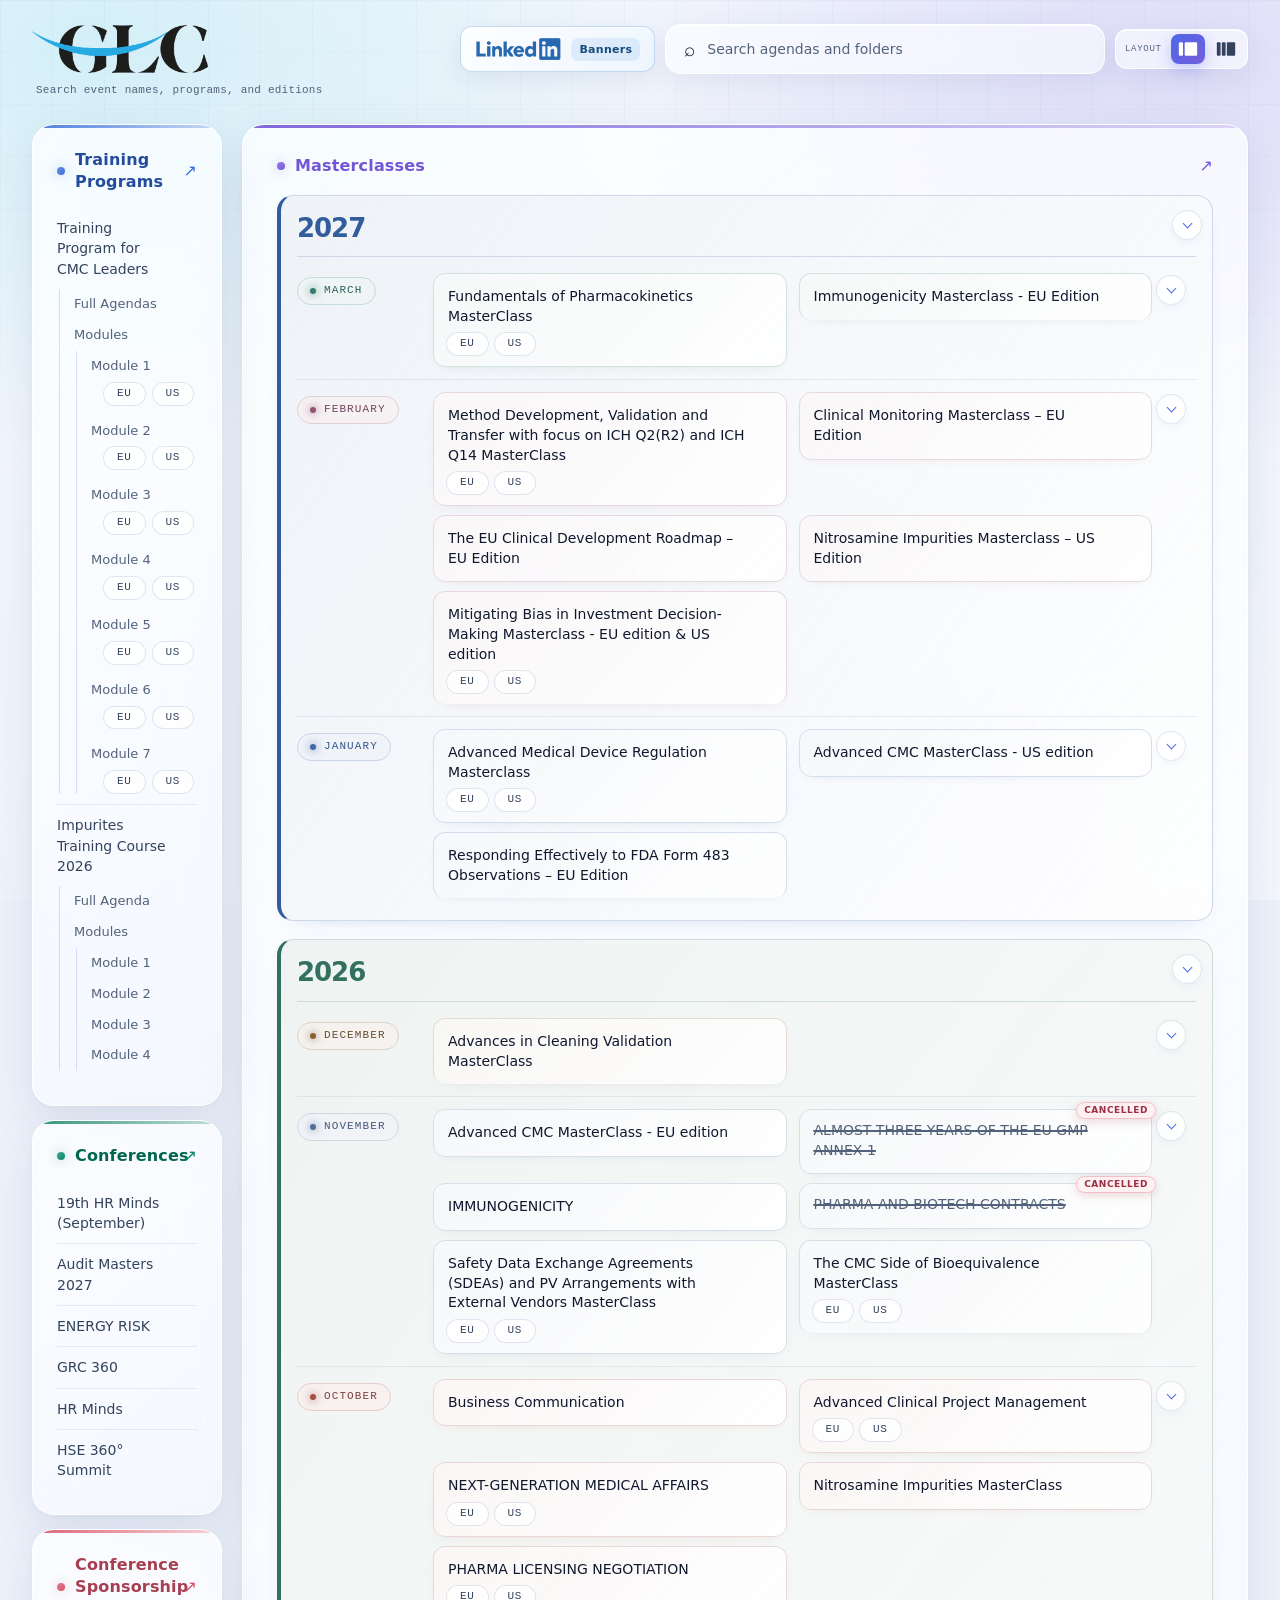
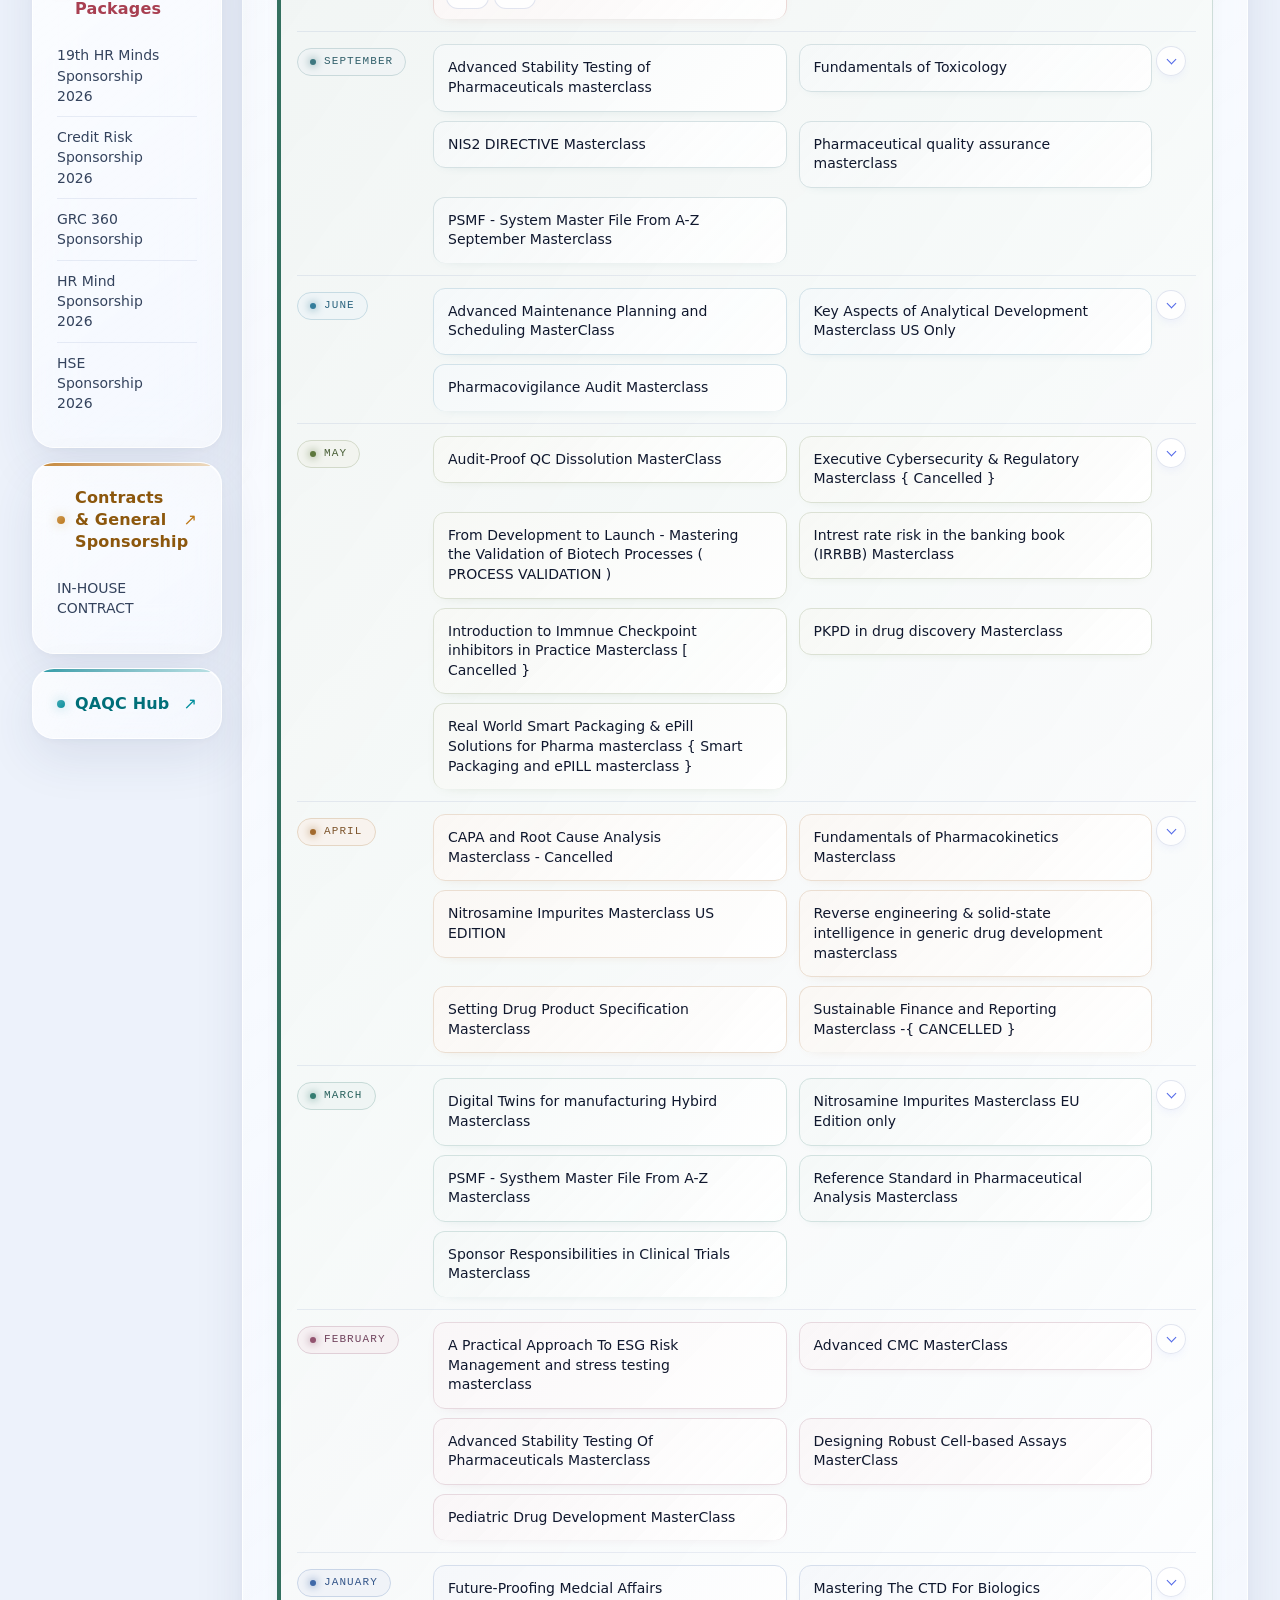
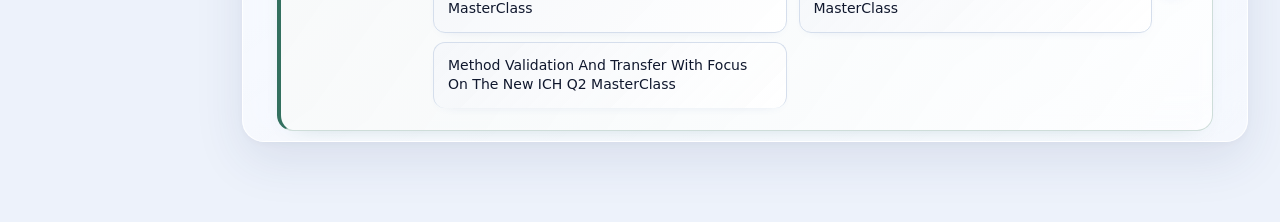
==== index.html @ 6fda5745 "Add files via upload" ====
<!doctype html>
<html lang="en"><head>
  <meta charset="utf-8">
  <meta name="viewport" content="width=device-width, initial-scale=1">
  <meta name="theme-color" content="#f3efe7">
  <meta name="description" content="Browse company agendas by year.">
  <title>GLC Agenda</title>
  <link rel="icon" type="image/png" href="images/notebook.png?v=1">
  <link rel="preconnect" href="https://fonts.googleapis.com">
  <link rel="preconnect" href="https://fonts.gstatic.com" crossorigin="">
  <link href="https://fonts.googleapis.com/css2?family=DM+Sans:wght@400;500;600;700&amp;display=swap" rel="stylesheet">
  <link rel="stylesheet" href="style.css?v=68">
  <script src="script.js?v=29" defer=""></script>
</head>
<body>
  <div class="page">
    <main id="top">
      <section class="directory-tools" aria-label="Find a folder">
        <div class="directory-control-row">
          <a class="site-brand" href="index.html" aria-label="GLC Agenda home"><img src="images/logo.png" alt="GLC Agenda"></a>
          <a id="linkedin-banners-link" class="linkedin-banners-link" href="https://drive.google.com/drive/folders/19F697eTZKWNSsl8ixqjc8ACuGtkFkTVb" target="_blank" rel="noopener noreferrer" aria-label="LinkedIn Banners"><img src="images/LinkedIn%20logo.png" alt="LinkedIn"><span>Banners</span></a>
          <label class="search-field" for="folder-search"><span aria-hidden="true">⌕</span><input id="folder-search" type="search" placeholder="Search agendas and folders" autocomplete="off"></label>
          <div class="layout-switch" role="group" aria-label="Choose category layout">
            <span>LAYOUT</span>
            <button type="button" data-page-layout="two" aria-label="Two-column layout" title="Two-column layout" aria-pressed="true"><svg viewBox="0 0 24 18" aria-hidden="true"><rect x="1" y="1" width="5" height="16" rx="1.5"></rect><rect x="8" y="1" width="15" height="16" rx="1.5"></rect></svg></button>
            <button type="button" data-page-layout="three" aria-label="Three-column layout" title="Three-column layout" aria-pressed="false"><svg viewBox="0 0 24 18" aria-hidden="true"><rect x="1" y="1" width="4.5" height="16" rx="1.2"></rect><rect x="7" y="1" width="4.5" height="16" rx="1.2"></rect><rect x="13" y="1" width="10" height="16" rx="1.2"></rect></svg></button>
          </div>
        </div>
        <p id="search-status" role="status" aria-live="polite">Search event names, programs, and editions</p>
      </section>
      <section class="resource-grid layout-two" aria-label="Company resource folders">
        <div class="resource-column masterclass-column">
          <section class="resource-card masterclass-card" aria-labelledby="masterclasses-title">
          <a class="resource-title heading-link" id="masterclasses-title" href="https://drive.google.com/open?id=1SYLco-EGPPTIH3uRonsFrjHcGdlMfCyy&amp;usp=drive_copy" target="_blank" rel="noopener noreferrer">Masterclasses </a>
          <ul class="subfolder-list">
            <li>
              <a href="https://drive.google.com/open?id=1UIjDWiody1TJryAAQ2Q3YsmNjGMsV4Ec&amp;usp=drive_copy" target="_blank" rel="noopener noreferrer">2026 </a>
              <ul class="nested-folder-list">
                <li>
                  <a href="https://drive.google.com/open?id=1bC169w_g03ZWc2Ftd0TBSOvj7hJWLqSA&amp;usp=drive_copy" target="_blank" rel="noopener noreferrer">January </a>
                  <ul class="nested-folder-list">
                    <li><a href="https://drive.google.com/open?id=186DiKdLjNUb8t5Ezz1wzVW7QX2kq3QRZ&amp;usp=drive_copy" target="_blank" rel="noopener noreferrer">Future-Proofing Medcial Affairs MasterClass </a></li>
                    <li><a href="https://drive.google.com/open?id=1R_OvugPdlBIxSmYsd0YOBFOQgIFRCyfG&amp;usp=drive_copy" target="_blank" rel="noopener noreferrer">Mastering The CTD For Biologics MasterClass </a></li>
                    <li><a href="https://drive.google.com/open?id=1JdWOrMs_HxZ-oKvu9_5xMkMJYE7Wu5tg&amp;usp=drive_copy" target="_blank" rel="noopener noreferrer">Method Validation And Transfer With Focus On The New ICH Q2 MasterClass </a></li>
                  </ul>
                </li>
                <li>
                  <a href="https://drive.google.com/open?id=1NvpAFsybTMr81GGcFDWWh0IRrnOapgz7&amp;usp=drive_copy" target="_blank" rel="noopener noreferrer">February </a>
                  <ul class="nested-folder-list">
                    <li><a href="https://drive.google.com/open?id=1oc3FRkT-VStah2xHRoA6xlImz6sgt6wj&amp;usp=drive_copy" target="_blank" rel="noopener noreferrer">A Practical Approach To ESG Risk Management and stress testing masterclass </a></li>
                    <li><a href="https://drive.google.com/open?id=15PIYYgcNQCApU0V3ikipH5wvEX5eoPiy&amp;usp=drive_copy" target="_blank" rel="noopener noreferrer">Advanced CMC MasterClass </a></li>
                    <li><a href="https://drive.google.com/open?id=1d7HrE02Tfa88m44LMVMGsMlZderuT7Iu&amp;usp=drive_copy" target="_blank" rel="noopener noreferrer">Advanced Stability Testing Of Pharmaceuticals Masterclass </a></li>
                    <li><a href="https://drive.google.com/open?id=1J6nVkUYbWHmqx477Ps9hW2zz4nrLFnCF&amp;usp=drive_copy" target="_blank" rel="noopener noreferrer">Designing Robust Cell-based Assays MasterClass </a></li>
                    <li><a href="https://drive.google.com/open?id=1S-w_MV0tY5IKdd_gouUj85ACUKVi3YzG&amp;usp=drive_copy" target="_blank" rel="noopener noreferrer">Pediatric Drug Development MasterClass </a></li>
                  </ul>
                </li>
                <li>
                  <a href="https://drive.google.com/open?id=1uF94bn7bB3lbnMYrdjgwgTDd8B24wOGx&amp;usp=drive_copy" target="_blank" rel="noopener noreferrer">March </a>
                  <ul class="nested-folder-list">
                    <li><a href="https://drive.google.com/open?id=14n_UllVkYcf-Ywnarsv29qIwHQI_o4BH&amp;usp=drive_copy" target="_blank" rel="noopener noreferrer">Digital Twins for manufacturing Hybird Masterclass </a></li>
                    <li><a href="https://drive.google.com/open?id=1bVFezxjwO26celNLSHdP6YsoHNlRVNNS&amp;usp=drive_copy" target="_blank" rel="noopener noreferrer">Nitrosamine Impurites Masterclass EU Edition only </a></li>
                    <li><a href="https://drive.google.com/open?id=1UOqKBdvZmQdYA1Jxv0E3l7gWIDRQL6ci&amp;usp=drive_copy" target="_blank" rel="noopener noreferrer">PSMF - Systhem Master File From A-Z Masterclass </a></li>
                    <li><a href="https://drive.google.com/open?id=1QbFMiw3CKhCrF8oZAw3Y8pXuq46sylGq&amp;usp=drive_copy" target="_blank" rel="noopener noreferrer">Reference Standard in Pharmaceutical Analysis Masterclass </a></li>
                    <li><a href="https://drive.google.com/open?id=1T9rL2G38fs-e1jTbDpOHFDjpzGqRGpV8&amp;usp=drive_copy" target="_blank" rel="noopener noreferrer">Sponsor Responsibilities in Clinical Trials Masterclass </a></li>
                  </ul>
                </li>
                <li>
                  <a href="https://drive.google.com/open?id=1t62odB5Wnh7ur27CnZsSGqTHjp6lmrOP&amp;usp=drive_copy" target="_blank" rel="noopener noreferrer">April </a>
                  <ul class="nested-folder-list">
                    <li><a href="https://drive.google.com/open?id=184nY_2LgouinwNhO29lOaZyETrINNTeR&amp;usp=drive_copy" target="_blank" rel="noopener noreferrer">CAPA and Root Cause Analysis Masterclass - Cancelled </a></li>
                    <li><a href="https://drive.google.com/open?id=1YNvFH9hg8v1CYoDJF4Mu67BgqMH2mhIe&amp;usp=drive_copy" target="_blank" rel="noopener noreferrer">Fundamentals of Pharmacokinetics Masterclass </a></li>
                    <li><a href="https://drive.google.com/open?id=193vHlIhavArvnxFHWBn3SGZXOe9hKFEs&amp;usp=drive_copy" target="_blank" rel="noopener noreferrer">Nitrosamine Impurites Masterclass US EDITION </a></li>
                    <li><a href="https://drive.google.com/open?id=1cIr-IWtmgBIXGIzEEUCDJpx3fdYjWhvg&amp;usp=drive_copy" target="_blank" rel="noopener noreferrer">Reverse engineering &amp; solid-state intelligence in generic drug development masterclass </a></li>
                    <li><a href="https://drive.google.com/open?id=1sNSjV2OAaEGUuqd6wM47ettSVTxfXebP&amp;usp=drive_copy" target="_blank" rel="noopener noreferrer">Setting Drug Product Specification Masterclass </a></li>
                    <li><a href="https://drive.google.com/open?id=1Q3rBEPyHVdPGzQFrlTo2HB8_6cVD4yyd&amp;usp=drive_copy" target="_blank" rel="noopener noreferrer">Sustainable Finance and Reporting Masterclass -{ CANCELLED } </a></li>
                  </ul>
                </li>
                <li>
                  <a href="https://drive.google.com/open?id=1bURoecCftXIX_we_mwsTUiBE8KmCT8B4&amp;usp=drive_copy" target="_blank" rel="noopener noreferrer">May </a>
                  <ul class="nested-folder-list">
                    <li><a href="https://drive.google.com/open?id=18SGrtmwSu7bo0cOBQxiZgXcbyFGK44Tj&amp;usp=drive_copy" target="_blank" rel="noopener noreferrer">Audit-Proof QC Dissolution MasterClass </a></li>
                    <li><a href="https://drive.google.com/open?id=1nIyObsO2cR__I3X6QqKgoNjR7l_tzg3Z&amp;usp=drive_copy" target="_blank" rel="noopener noreferrer">Executive Cybersecurity &amp; Regulatory Masterclass { Cancelled } </a></li>
                    <li><a href="https://drive.google.com/open?id=1N2YpvJ2a5AP07Buwbb2kpbvM1Eo9KnqQ&amp;usp=drive_copy" target="_blank" rel="noopener noreferrer">From Development to Launch - Mastering the Validation of Biotech Processes ( PROCESS VALIDATION ) </a></li>
                    <li><a href="https://drive.google.com/open?id=1n556RHJn4Q1tdnetlHgp9BgWhbpo0vMI&amp;usp=drive_copy" target="_blank" rel="noopener noreferrer">Intrest rate risk in the banking book (IRRBB) Masterclass </a></li>
                    <li><a href="https://drive.google.com/open?id=1_V25dOwZ0FsUR9r_xdvffEpzm8C1XV34&amp;usp=drive_copy" target="_blank" rel="noopener noreferrer">Introduction to Immnue Checkpoint inhibitors in Practice Masterclass [ Cancelled } </a></li>
                    <li><a href="https://drive.google.com/open?id=1ZchvS3ahblIblmWRsxKkfHFuC3L1xNso&amp;usp=drive_copy" target="_blank" rel="noopener noreferrer">PKPD in drug discovery Masterclass </a></li>
                    <li><a href="https://drive.google.com/open?id=1-s-Fe5J4T-qUTU6zVlZ8lHTrOAjEAGh1&amp;usp=drive_copy" target="_blank" rel="noopener noreferrer">Real World Smart Packaging &amp; ePill Solutions for Pharma masterclass { Smart Packaging and ePILL masterclass } </a></li>
                  </ul>
                </li>
                <li>
                  <a href="https://drive.google.com/open?id=1-55TwCUxjNP81Ta3u90WP8U6WWfT1KzF&amp;usp=drive_copy" target="_blank" rel="noopener noreferrer">June </a>
                  <ul class="nested-folder-list">
                    <li><a href="https://drive.google.com/open?id=1XfTyZP2xiTS_nOoaZlZx3SQiQREGox4o&amp;usp=drive_copy" target="_blank" rel="noopener noreferrer">Advanced Maintenance Planning and Scheduling MasterClass </a></li>
                    <li><a href="https://drive.google.com/open?id=1g1Oot0FfcBP4it5imWBtpwuMem0zDSwl&amp;usp=drive_copy" target="_blank" rel="noopener noreferrer">Key Aspects of Analytical Development Masterclass US Only </a></li>
                    <li><a href="https://drive.google.com/open?id=1yVN5aHPRMhZMrpfrjnxNP5MUe1jwooiY&amp;usp=drive_copy" target="_blank" rel="noopener noreferrer">Pharmacovigilance Audit Masterclass </a></li>
                  </ul>
                </li>
                <li>
                  <a href="https://drive.google.com/open?id=1XADFB0FfmfvnRAAyboeH0BU7KXG1igFD&amp;usp=drive_copy" target="_blank" rel="noopener noreferrer">September </a>
                  <ul class="nested-folder-list">
                    <li><a href="https://drive.google.com/open?id=13uVAx5r333XEav3MjGi5326ybPRm42Py&amp;usp=drive_copy" target="_blank" rel="noopener noreferrer">Advanced Stability Testing of Pharmaceuticals masterclass </a></li>
                    <li><a href="https://drive.google.com/open?id=1Y2tS5V3kuhllbD4ZRnHjKTeG2fWV6H6p&amp;usp=drive_copy" target="_blank" rel="noopener noreferrer">Fundamentals of Toxicology </a></li>
                    <li><a href="https://drive.google.com/open?id=1JugIvfBIkqCdMAxCC-jyKNvqHrClJSVK&amp;usp=drive_copy" target="_blank" rel="noopener noreferrer">NIS2 DIRECTIVE Masterclass </a></li>
                    <li><a href="https://drive.google.com/open?id=1Vs2YSlXdjFodhS6cwW667C8BAEIe-tEQ&amp;usp=drive_copy" target="_blank" rel="noopener noreferrer">Pharmaceutical quality assurance masterclass </a></li>
                    <li><a href="https://drive.google.com/open?id=1g4gGBjJml8D6CFp9ky0BbbnkemfhuBLq&amp;usp=drive_copy" target="_blank" rel="noopener noreferrer">PSMF - System Master File From A-Z September Masterclass </a></li>
                  </ul>
                </li>
                <li>
                  <a href="https://drive.google.com/open?id=1JUnOQNcuA6BoDmnEh8cDxYAgr7pOnQb5&amp;usp=drive_copy" target="_blank" rel="noopener noreferrer">October </a>
                  <ul class="nested-folder-list">
                    <li><a href="https://drive.google.com/open?id=13KqS74f4mKOjQP_ZB2fmYLl7yxi5GS_b&amp;usp=drive_copy" target="_blank" rel="noopener noreferrer">Business Communication </a></li>
                    <li>
                      <a href="https://drive.google.com/open?id=1INl3za3qVnDomiVZwwvBBkljnJtH5iiM&amp;usp=drive_copy" target="_blank" rel="noopener noreferrer">Advanced Clinical Project Management </a>
                      <ul class="nested-folder-list edition-row">
                        <li><a href="https://drive.google.com/open?id=1lV1IzUKgMyJNwf1oaf3F2WKaImmRsUgG&amp;usp=drive_copy" target="_blank" rel="noopener noreferrer">EU </a></li>
                        <li><a href="https://drive.google.com/open?id=1w8gGgZnMo5fZfQI3pm2ejusXR5fSMjQ2&amp;usp=drive_copy" target="_blank" rel="noopener noreferrer">US </a></li>
                      </ul>
                    </li>
                    <li>
                      <a href="https://drive.google.com/open?id=1E9y9CmtFG1Rg9aU-Ohht-snhDEmLf49L&amp;usp=drive_copy" target="_blank" rel="noopener noreferrer">NEXT-GENERATION MEDICAL AFFAIRS </a>
                      <ul class="nested-folder-list edition-row">
                        <li><a href="https://drive.google.com/open?id=1iHHNS5aufxnVIZ-982GS69t4C9bRiHoB&amp;usp=drive_copy" target="_blank" rel="noopener noreferrer">EU </a></li>
                        <li><a href="https://drive.google.com/open?id=1bLMVGBqrAa42DhT_luxMq2D8H2O6OSK0&amp;usp=drive_copy" target="_blank" rel="noopener noreferrer">US </a></li>
                      </ul>
                    </li>
                    <li><a href="https://drive.google.com/open?id=19_qg6JxetWPOdp3ayM_KWmAM9XyU0Qyf&amp;usp=drive_copy" target="_blank" rel="noopener noreferrer" title="Nitrosamine Impurities MasterClass">Nitrosamine Impurities MasterClass</a></li>
                    <li>
                      <a href="https://drive.google.com/open?id=19Yrs1usUDvDLiBAP-PvfFlEmjEIqATUk&amp;usp=drive_copy" target="_blank" rel="noopener noreferrer">PHARMA LICENSING NEGOTIATION </a>
                      <ul class="nested-folder-list edition-row">
                        <li><a href="https://drive.google.com/open?id=1XBraxLoWe-gtS1BDZUz406HcF6XUlEkZ&amp;usp=drive_copy" target="_blank" rel="noopener noreferrer">EU </a></li>
                        <li><a href="https://drive.google.com/open?id=1zCbgt_4HLDB-1RjrrrV2xMmq9-0x356q&amp;usp=drive_copy" target="_blank" rel="noopener noreferrer">US </a></li>
                      </ul>
                    </li>
                  </ul>
                </li>
                <li>
                  <a href="https://drive.google.com/open?id=1iWCI1OCjvKl1zGOJJun06wL2pa4unxRH&amp;usp=drive_copy" target="_blank" rel="noopener noreferrer">November </a>
                  <ul class="nested-folder-list">
                    <li><a href="https://drive.google.com/open?id=1IRdU5RIvsCy_Vl4sAMS7FdPOzXNxZAZt&amp;usp=drive_copy" target="_blank" rel="noopener noreferrer" title="Advanced CMC MasterClass - EU edition">Advanced CMC MasterClass - EU edition</a></li>

                    <li><a href="https://drive.google.com/open?id=18CfbsGcAHEkUi-MoYiUjR957YM7IeP7F&amp;usp=drive_copy" target="_blank" rel="noopener noreferrer" title="ALMOST THREE YEARS OF THE EU GMP ANNEX 1" data-badge="CANCELLED">ALMOST THREE YEARS OF THE EU GMP ANNEX 1</a></li>
                    <li><a href="https://drive.google.com/open?id=1qNxElOWwIIfekBGGP3E6kfg3UBDewxj7&amp;usp=drive_copy" target="_blank" rel="noopener noreferrer">IMMUNOGENICITY </a></li>
                    <li><a href="https://drive.google.com/open?id=1anOPEy89VCggOVqARqyzU0xYNJJSFyZi&amp;usp=drive_copy" target="_blank" rel="noopener noreferrer" title="PHARMA AND BIOTECH CONTRACTS" data-badge="CANCELLED">PHARMA AND BIOTECH CONTRACTS</a></li>
                    <li>
                      <a href="https://drive.google.com/open?id=1iCMturu_LzDCI1b2fmExKFFO2JFvA90P&amp;usp=drive_copy" target="_blank" rel="noopener noreferrer" title="Safety Data Exchange Agreements (SDEAs) and PV Arrangements with External Vendors MasterClass">Safety Data Exchange Agreements (SDEAs) and PV Arrangements with External Vendors MasterClass</a>
                      <ul class="nested-folder-list edition-row">
                        <li><a href="https://drive.google.com/open?id=1GvePLW5zrHI4BRufRVAe8vyBHDO5LsLy&amp;usp=drive_copy" target="_blank" rel="noopener noreferrer">EU </a></li>
                        <li><a href="https://drive.google.com/open?id=1YMoOkBoxnD5lYCp532_dAzD-h954VONB&amp;usp=drive_copy" target="_blank" rel="noopener noreferrer">US </a></li>
                      </ul>
                    </li>
                    <li>
                      <a href="https://drive.google.com/open?id=1p4ktXqhBjlPx4PQs6Vq3tzZEq0U3uAur&amp;usp=drive_copy" target="_blank" rel="noopener noreferrer" title="The CMC Side of Bioequivalence MasterClass">The CMC Side of Bioequivalence MasterClass</a>
                      <ul class="nested-folder-list edition-row">
                        <li><a href="https://drive.google.com/open?id=1PCqmUHB0Qpa-F8UtMvKQ0yzuSjF5o-o-&amp;usp=drive_copy" target="_blank" rel="noopener noreferrer">EU </a></li>
                        <li><a href="https://drive.google.com/open?id=15rKmEU83cpcpGt6ZhQB83-NocUkJ_1B5&amp;usp=drive_copy" target="_blank" rel="noopener noreferrer">US </a></li>
                      </ul>
                    </li>
                  </ul>
                </li>
                <li>
                  <a href="https://drive.google.com/open?id=1_USnFPo9YltAcian44oQBunw5IFGupDd&amp;usp=drive_copy" target="_blank" rel="noopener noreferrer">December </a>
                  <ul class="nested-folder-list">
                    <li><a href="https://drive.google.com/open?id=18xgVlb0dg5exdouCeD9ZJ8iMNmlZ8WCE&amp;usp=drive_copy" target="_blank" rel="noopener noreferrer" title="Advances in Cleaning Validation MasterClass">Advances in Cleaning Validation MasterClass</a></li>
                  </ul>
                </li>
              </ul>
            </li>
            <li>
              <a href="https://drive.google.com/open?id=1-pXg00ht4RaOLnJVC4c-XfamNgG1sz8a&amp;usp=drive_copy" target="_blank" rel="noopener noreferrer">2027 </a>
              <ul class="nested-folder-list">
                <li>
                  <a href="https://drive.google.com/open?id=1mbXk6pJX0ffXm-Qh68bt8YdJvMy2DLuL&amp;usp=drive_copy" target="_blank" rel="noopener noreferrer">January </a>
                  <ul class="nested-folder-list">
                    <li>
                      <a href="https://drive.google.com/open?id=1b8N3wLkGWkbpP4FUa3MF-w_bWU6rUXT3&amp;usp=drive_copy" target="_blank" rel="noopener noreferrer">Advanced Medical Device Regulation Masterclass </a>
                      <ul class="nested-folder-list edition-row">
                        <li><a href="https://drive.google.com/open?id=11UmCrhAOkoLbU81H06Qj0KvvbuPXRq-w&amp;usp=drive_copy" target="_blank" rel="noopener noreferrer">EU </a></li>
                        <li><a href="https://drive.google.com/open?id=1OzFhZ6HNE_5DYC_DSxiWwenL6IqBp-45&amp;usp=drive_copy" target="_blank" rel="noopener noreferrer">US </a></li>
                      </ul>
                    </li>
                    <li><a href="https://drive.google.com/open?id=1kKpCKWjtJv2QI2fKHaMXQYo8segYgvLS&amp;usp=drive_copy" target="_blank" rel="noopener noreferrer" title="Advanced CMC MasterClass - US edition">Advanced CMC MasterClass - US edition</a></li>
                  <li><a href="https://drive.google.com/drive/folders/1Co3CCdvfjEpaQ_8BbNHsU3XnjPj8UXJ-?usp=drive_link" target="_blank" rel="noopener noreferrer" data-badge="NEW">Responding Effectively to FDA Form 483 Observations – EU Edition</a></li></ul>
                </li>
                <li>
                  <a href="https://drive.google.com/open?id=1b5Esy0cf4usELYVr6VEj-Ed2iGLAtq1X&amp;usp=drive_copy" target="_blank" rel="noopener noreferrer">February </a>
                  <ul class="nested-folder-list">
                    <li data-admin-hidden="true">
                      <a href="https://drive.google.com/open?id=1ndTLm-WLifOpVTKou9lRh-HKK_cwqZ1C&amp;usp=drive_copy" target="_blank" rel="noopener noreferrer" title="GENERATING BEHAVIOURAL ALPHA">GENERATING BEHAVIOURAL ALPHA</a>
                      <ul class="nested-folder-list edition-row">
                        <li><a href="https://drive.google.com/open?id=1JDqONvbFtu11-d2iAGtChuiXj1SzCJWN&amp;usp=drive_copy" target="_blank" rel="noopener noreferrer">EU </a></li>
                        <li><a href="https://drive.google.com/open?id=1FI6oD7hEsJZeXwvtd3vdRnUdZheOFIBN&amp;usp=drive_copy" target="_blank" rel="noopener noreferrer">US </a></li>
                      </ul>
                    </li>
                    <li>
                      <a href="https://drive.google.com/open?id=1BFfKBDSOzpnqrQ1q7FMzVa-x6yi5_Ygm&amp;usp=drive_copy" target="_blank" rel="noopener noreferrer" title="Method Development, Validation and Transfer with focus on ICH Q2(R2) and ICH Q14 MasterClass">Method Development, Validation and Transfer with focus on ICH Q2(R2) and ICH Q14 MasterClass</a>
                      <ul class="nested-folder-list edition-row">
                        <li><a href="https://drive.google.com/open?id=1KFO3MY8DEGu5yIwiWqau7ywSlALtjqIe&amp;usp=drive_copy" target="_blank" rel="noopener noreferrer">EU </a></li>
                        <li><a href="https://drive.google.com/open?id=1AqtoALyoFN7zabfwxpISROe-Vl1VU_6F&amp;usp=drive_copy" target="_blank" rel="noopener noreferrer">US </a></li>
                      </ul>
                    </li>
                  <li><a href="https://drive.google.com/drive/folders/1cO-U6y1KzKl6DS1UZa9q_M87xUB5eJwG?usp=drive_link" target="_blank" rel="noopener noreferrer" data-badge="NEW">Clinical Monitoring Masterclass – EU Edition</a></li><li><a href="https://drive.google.com/drive/folders/1NbZgf4rL8km8npLK6TmQkaqaeboyPrMh?usp=drive_link" target="_blank" rel="noopener noreferrer" data-badge="NEW">The EU Clinical Development Roadmap – EU Edition</a></li><li><a href="https://drive.google.com/drive/folders/19WKgvl4Y-JwlX5gnlCH7Khgh7hsKcUdS?usp=drive_link" target="_blank" rel="noopener noreferrer" data-badge="NEW">Nitrosamine Impurities Masterclass – US Edition</a></li><li><a href="https://drive.google.com/drive/folders/154t4LkDQAihDP3ul8Jh8HeffinDDoT__" target="_blank" rel="noopener noreferrer" data-badge="NEW" title="Mitigating Bias in Investment Decision-Making Masterclass - EU edition &amp; US edition">Mitigating Bias in Investment Decision-Making Masterclass - EU edition &amp; US edition</a><ul class="nested-folder-list edition-row"><li><a target="_blank" rel="noopener noreferrer" href="https://drive.google.com/open?id=1_V2fPfpIJ33MPWlXTc-1F9qAjasxrCLa&amp;usp=drive_copy">EU</a></li><li><a target="_blank" rel="noopener noreferrer" href="https://drive.google.com/open?id=1WLSRZKvACVMPrqZy6AKpoVhFFdr82LRO&amp;usp=drive_copy">US</a></li></ul></li></ul>
                </li>
                <li>
                  <a href="https://drive.google.com/open?id=16LN6wOQctFs5IRC0VC4CpARbJQhf6NyG&amp;usp=drive_copy" target="_blank" rel="noopener noreferrer">March </a>
                  <ul class="nested-folder-list">
                    <li>
                      <a href="https://drive.google.com/open?id=1UyFOkBaqRErlNDaxpg0rs3PdTefl2BAz&amp;usp=drive_copy" target="_blank" rel="noopener noreferrer" title="Fundamentals of Pharmacokinetics MasterClass">Fundamentals of Pharmacokinetics MasterClass</a>
                      <ul class="nested-folder-list edition-row">
                        <li><a href="https://drive.google.com/open?id=1-UH58l6KcsBlnBrKGGjCuh3W6iiwYyiV&amp;usp=drive_copy" target="_blank" rel="noopener noreferrer">EU </a></li>
                        <li><a href="https://drive.google.com/open?id=1dXLrv5kVePHmcwdhwVI8SuK5iGPWkH1F&amp;usp=drive_copy" target="_blank" rel="noopener noreferrer">US </a></li>
                      </ul>
                    </li>
                  <li><a href="https://drive.google.com/drive/folders/1clZHRRFKIxyTWPRhwkm2vscDddMHTdG3?usp=drive_link" target="_blank" rel="noopener noreferrer" data-badge="NEW" data-badge-expires-at="1794477958633">Immunogenicity Masterclass - EU Edition</a></li></ul>
                </li>
              </ul>
            </li>
          </ul>
        </section>
        </div>
        <div class="resource-column support-column"><div class="support-stack training-stack"><section class="resource-card training-card" aria-labelledby="training-title">
          <a class="resource-title heading-link" id="training-title" href="https://drive.google.com/open?id=1d5UT6H8N6NBPgkqLPxHqAWxzKLs4_Jh8&amp;usp=drive_copy" target="_blank" rel="noopener noreferrer" title="Training Programs">Training Programs</a>
          <ul class="subfolder-list">
            <li>
              <a href="https://drive.google.com/open?id=16N_YQJ8FxdgZcxgs8feF3YhXrLbX9ANa&amp;usp=drive_copy" target="_blank" rel="noopener noreferrer" title="Training Program for CMC Leaders">Training Program for CMC Leaders</a>
              <ul class="nested-folder-list">
                <li><a href="https://drive.google.com/open?id=11Pm8zYMY1QB0fcXNfxc4pqxSjoWaa8Nl&amp;usp=drive_copy" target="_blank" rel="noopener noreferrer">Full Agendas </a></li>
                <li>
                  <a href="https://drive.google.com/open?id=1J4mIqzygjC4zN1znmbFVTiAVnC8G3dOr&amp;usp=drive_copy" target="_blank" rel="noopener noreferrer">Modules </a>
                  <ul class="nested-folder-list">
                    <li><a href="https://drive.google.com/open?id=10Rg5ZUn3d0xNw3Yn3WNplw_vh11rO5nC&amp;usp=drive_copy" target="_blank" rel="noopener noreferrer">Module 1 </a><ul class="nested-folder-list edition-row"><li><a href="https://drive.google.com/open?id=1oVMG_XGH1_0t1z-WDf1vDGM_8JLzMH8Y&amp;usp=drive_copy" target="_blank" rel="noopener noreferrer">EU </a></li><li><a href="https://drive.google.com/open?id=1hVJb8LQlvM3gVmkGp4hDNm7vY238rfK2&amp;usp=drive_copy" target="_blank" rel="noopener noreferrer">US </a></li></ul></li>
                    <li><a href="https://drive.google.com/open?id=1k1fYIfgAxnNzKBHFe6zE9wxdTzL_eacw&amp;usp=drive_copy" target="_blank" rel="noopener noreferrer">Module 2 </a><ul class="nested-folder-list edition-row"><li><a href="https://drive.google.com/open?id=1MVbx3-obtdddgb_iBZban-SzlfF7G9Il&amp;usp=drive_copy" target="_blank" rel="noopener noreferrer">EU </a></li><li><a href="https://drive.google.com/open?id=185xmViQNDtMmxF8SC7t_bcQX5LmOZrRk&amp;usp=drive_copy" target="_blank" rel="noopener noreferrer">US </a></li></ul></li>
                    <li><a href="https://drive.google.com/open?id=1AtOmM16H3-1p4UFe8EulHLaT088Lwc9N&amp;usp=drive_copy" target="_blank" rel="noopener noreferrer">Module 3 </a><ul class="nested-folder-list edition-row"><li><a href="https://drive.google.com/open?id=1_m74dTKNdc89TbzlupJp2BbDrglNtn5q&amp;usp=drive_copy" target="_blank" rel="noopener noreferrer">EU </a></li><li><a href="https://drive.google.com/open?id=1wL2GpgOrZK83A6_iqgJrfGc3eu9SEcnG&amp;usp=drive_copy" target="_blank" rel="noopener noreferrer">US </a></li></ul></li>
                    <li><a href="https://drive.google.com/open?id=1gQ8jX173bMcww_WfD4OPddrdwiCvSf9a&amp;usp=drive_copy" target="_blank" rel="noopener noreferrer">Module 4 </a><ul class="nested-folder-list edition-row"><li><a href="https://drive.google.com/open?id=11ikU8zGFo68Nz3olPVG1X4lj-AeKTCjo&amp;usp=drive_copy" target="_blank" rel="noopener noreferrer">EU </a></li><li><a href="https://drive.google.com/open?id=1mfzHt29wRGlp5zOVHi0H8g46hHv3bj4J&amp;usp=drive_copy" target="_blank" rel="noopener noreferrer">US </a></li></ul></li>
                    <li><a href="https://drive.google.com/open?id=1tC0XOVIEJXfDEClZFHEKW_EcuLD0uhT_&amp;usp=drive_copy" target="_blank" rel="noopener noreferrer">Module 5 </a><ul class="nested-folder-list edition-row"><li><a href="https://drive.google.com/open?id=1XPke_1xkbbShvnlbIQJnt1oHX5k0L-_2&amp;usp=drive_copy" target="_blank" rel="noopener noreferrer">EU </a></li><li><a href="https://drive.google.com/open?id=1Q-PLUQTNdlXOiYOgyKtUJhyLjEEKgyzO&amp;usp=drive_copy" target="_blank" rel="noopener noreferrer">US </a></li></ul></li>
                    <li><a href="https://drive.google.com/open?id=16mCcOAmVKHL5Q7bVcfLuLNsCc-qKwDtx&amp;usp=drive_copy" target="_blank" rel="noopener noreferrer">Module 6 </a><ul class="nested-folder-list edition-row"><li><a href="https://drive.google.com/open?id=1tDvc1owEDAGAQzkCBXhNbFPHxNFe7m8G&amp;usp=drive_copy" target="_blank" rel="noopener noreferrer">EU </a></li><li><a href="https://drive.google.com/open?id=1HOC5q0DRiAmIXgTwGpmbFVZb5-CVd021&amp;usp=drive_copy" target="_blank" rel="noopener noreferrer">US </a></li></ul></li>
                    <li><a href="https://drive.google.com/open?id=11lKVP4N2aqdVIor3VmYMhokIrQUNRscB&amp;usp=drive_copy" target="_blank" rel="noopener noreferrer">Module 7 </a><ul class="nested-folder-list edition-row"><li><a href="https://drive.google.com/open?id=1wsNUhj8gKRm-fe301gdRm3nuk7deXb4l&amp;usp=drive_copy" target="_blank" rel="noopener noreferrer">EU </a></li><li><a href="https://drive.google.com/open?id=1ukrbYY26w9CbVyoA1lj-mnFmPojDPhbD&amp;usp=drive_copy" target="_blank" rel="noopener noreferrer">US </a></li></ul></li>
                  </ul>
                </li>
              </ul>
            </li>
            <li>
              <a href="https://drive.google.com/open?id=1daEy_Qz6nLJKX4zg0Cs69cZ3SudsNpVd&amp;usp=drive_copy" target="_blank" rel="noopener noreferrer">Impurites Training Course 2026 </a>
              <ul class="nested-folder-list">
                <li><a href="https://drive.google.com/open?id=126wLavL01VOk-Gvm4VxCgAh8rQSRpNGh&amp;usp=drive_copy" target="_blank" rel="noopener noreferrer">Full Agenda </a></li>
                <li>
                  <a href="https://drive.google.com/open?id=1VETvCLA8AZzLfgD6li3q00OdoE1BBIlM&amp;usp=drive_copy" target="_blank" rel="noopener noreferrer">Modules </a>
                  <ul class="nested-folder-list">
                    <li><a href="https://drive.google.com/open?id=11fSH82Uv3dLIPF0mSNIXiudheaN_rTj7&amp;usp=drive_copy" target="_blank" rel="noopener noreferrer">Module 1 </a></li>
                    <li><a href="https://drive.google.com/open?id=1trJt_UbfpLHxFO1-ZPjfLQn8NqNrDOwR&amp;usp=drive_copy" target="_blank" rel="noopener noreferrer">Module 2 </a></li>
                    <li><a href="https://drive.google.com/open?id=1EBhr8WXgAekWu1rR1H5sMYtIYz2dDGjL&amp;usp=drive_copy" target="_blank" rel="noopener noreferrer">Module 3 </a></li>
                    <li><a href="https://drive.google.com/open?id=11N9Lp3k4MPkUKtcsC7nLpAvQMiWCXd55&amp;usp=drive_copy" target="_blank" rel="noopener noreferrer">Module 4 </a></li>
                  </ul>
                </li>
              </ul>
            </li>
          </ul>
        </section></div><div class="support-stack conference-stack"><section class="resource-card" aria-labelledby="conferences-title">
          <a class="resource-title heading-link" id="conferences-title" href="https://drive.google.com/open?id=1J4x9MQU1Ta57Zx17kClApYsWnjYP9ye0&amp;usp=drive_copy" target="_blank" rel="noopener noreferrer">Conferences </a>
          <ul class="subfolder-list">
            <li><a href="https://drive.google.com/open?id=10MrhrqiL_i6Wp0zqNliS0GIwbJNmODcp&amp;usp=drive_copy" target="_blank" rel="noopener noreferrer">19th HR Minds (September) </a></li>
            <li><a href="https://drive.google.com/drive/folders/1F5uQuEd4ulaxGimzfrdm3xBUYj4Ol6IH" target="_blank" rel="noopener noreferrer" title="Audit Masters 2027" data-badge="NEW" data-badge-expires-at="1794392162760">Audit Masters 2027</a></li>
            <li><a href="https://drive.google.com/drive/folders/1ITLO8QzFZyRKmR02igY8GDn7fd2P6HS-?usp=drive_link" target="_blank" rel="noopener noreferrer" title="ENERGY RISK" data-badge="UPDATED" data-badge-expires-at="1794195680509">ENERGY RISK</a></li>
            <li><a href="https://drive.google.com/drive/folders/17olvBJ08QM6GzxZna4NxEjIKAKnFS8Tx?usp=drive_link" target="_blank" rel="noopener noreferrer" title="GRC 360" data-badge="UPDATED" data-badge-expires-at="1794195691554">GRC 360</a></li>
            <li><a href="https://drive.google.com/open?id=18NAgD6at99cmrhrpRjmG503mM5PiV0oR&amp;usp=drive_copy" target="_blank" rel="noopener noreferrer">HR Minds </a></li>
            <li><a href="https://drive.google.com/open?id=1-E28IAAf9DsltckPuW80GNT9BQhLtCqv&amp;usp=drive_copy" target="_blank" rel="noopener noreferrer">HSE 360° Summit </a></li>
          </ul>
        </section><section class="resource-card nested-card" aria-labelledby="sponsorship-title">
          <a class="resource-title heading-link" id="sponsorship-title" href="https://drive.google.com/open?id=1kAoANTQgRgNGcI4I8Q3V3BE9I0lxMybu&amp;usp=drive_copy" target="_blank" rel="noopener noreferrer">Conference Sponsorship Packages </a>
          <ul class="subfolder-list">
            <li><a href="https://drive.google.com/open?id=1xQ9aKa34PjhRmKWGMXZuitcDaKqftDnx&amp;usp=drive_copy" target="_blank" rel="noopener noreferrer">19th HR Minds Sponsorship 2026 </a></li>
            <li><a href="https://drive.google.com/open?id=1d29lAq2FrW0YPjwBPkt4XgmwfToeWH5z&amp;usp=drive_copy" target="_blank" rel="noopener noreferrer">Credit Risk Sponsorship 2026 </a></li>
            <li><a href="https://drive.google.com/open?id=1TrCCLKLlzhHzsef_sYHDLsDZE0Ow3xe9&amp;usp=drive_copy" target="_blank" rel="noopener noreferrer">GRC 360 Sponsorship </a></li>
            <li><a href="https://drive.google.com/open?id=1Chf4VlhblRSuuDBgAopUiAeor7rzktHt&amp;usp=drive_copy" target="_blank" rel="noopener noreferrer">HR Mind Sponsorship 2026 </a></li>
            <li><a href="https://drive.google.com/open?id=1bG-teo1c1Nr6inWVw-0C5gwmdHpyzLjU&amp;usp=drive_copy" target="_blank" rel="noopener noreferrer">HSE Sponsorship 2026 </a></li>
          </ul>
        </section><section class="resource-card" aria-labelledby="contracts-title">
          <a class="resource-title heading-link" id="contracts-title" href="https://drive.google.com/open?id=1c-GsCMB78BTlD_tU_glMmnVW5G-9SX4t&amp;usp=drive_copy" target="_blank" rel="noopener noreferrer">Contracts &amp; General Sponsorship </a>
          <ul class="subfolder-list"><li><a href="https://drive.google.com/open?id=1UNsNauU6_GAr3BQZZOw6iCjPqijGsZJ8&amp;usp=drive_copy" target="_blank" rel="noopener noreferrer">IN-HOUSE CONTRACT </a></li></ul>
        </section><section class="resource-card" aria-labelledby="qaqc-title">
          <a class="resource-title heading-link" id="qaqc-title" href="https://drive.google.com/open?id=1oidHdXXEbZpMPXWSZD-hIaLB61YuURX-&amp;usp=drive_copy" target="_blank" rel="noopener noreferrer">QAQC Hub </a>
        </section></div>
          




        </div>
      </section>
    </main>
  </div>
<!-- Code injected by live-server -->
<script>
	// <![CDATA[  <-- For SVG support
	if ('WebSocket' in window) {
		(function () {
			function refreshCSS() {
				var sheets = [].slice.call(document.getElementsByTagName("link"));
				var head = document.getElementsByTagName("head")[0];
				for (var i = 0; i < sheets.length; ++i) {
					var elem = sheets[i];
					var parent = elem.parentElement || head;
					parent.removeChild(elem);
					var rel = elem.rel;
					if (elem.href && typeof rel != "string" || rel.length == 0 || rel.toLowerCase() == "stylesheet") {
						var url = elem.href.replace(/(&|\?)_cacheOverride=\d+/, '');
						elem.href = url + (url.indexOf('?') >= 0 ? '&' : '?') + '_cacheOverride=' + (new Date().valueOf());
					}
					parent.appendChild(elem);
				}
			}
			var protocol = window.location.protocol === 'http:' ? 'ws://' : 'wss://';
			var address = protocol + window.location.host + window.location.pathname + '/ws';
			var socket = new WebSocket(address);
			socket.onmessage = function (msg) {
				if (msg.data == 'reload') window.location.reload();
				else if (msg.data == 'refreshcss') refreshCSS();
			};
			if (sessionStorage && !sessionStorage.getItem('IsThisFirstTime_Log_From_LiveServer')) {
				console.log('Live reload enabled.');
				sessionStorage.setItem('IsThisFirstTime_Log_From_LiveServer', true);
			}
		})();
	}
	else {
		console.error('Upgrade your browser. This Browser is NOT supported WebSocket for Live-Reloading.');
	}
	// ]]>
</script>



</body></html>
---- style.css ----
/* GLC Agenda — light, futuristic glass directory */

:root {
  color-scheme: light;
  --bg: #f3f6fb;
  --text: #0f172a;
  --text-soft: #475569;
  --muted: #8493a8;
  --line: rgba(99, 112, 255, .14);
  --line-soft: rgba(99, 112, 255, .09);
  --glass: rgba(255, 255, 255, .72);
  --cyan: #06b6d4;
  --indigo: #5b6cff;
  --violet: #8b5cf6;
  --glow: rgba(91, 108, 255, .35);
  --font: "Space Grotesk", ui-sans-serif, system-ui, -apple-system, "Segoe UI", sans-serif;
  --mono: "JetBrains Mono", ui-monospace, SFMono-Regular, Menlo, monospace;
}

* { box-sizing: border-box; }
html { scroll-behavior: smooth; }
body {
  margin: 0;
  min-width: 320px;
  background-color: var(--bg);
  background-image:
    radial-gradient(900px 520px at 10% -8%, #c9f1ff 0%, transparent 60%),
    radial-gradient(820px 520px at 96% 0%, #e2d6ff 0%, transparent 55%),
    radial-gradient(760px 520px at 50% 112%, #d3e3ff 0%, transparent 60%);
  background-attachment: fixed;
  color: var(--text);
  font-family: var(--font);
  font-size: 14px;
  -webkit-font-smoothing: antialiased;
}
/* faint tech grid that fades out */
body::before {
  position: fixed;
  inset: 0;
  z-index: -1;
  content: "";
  background-image:
    linear-gradient(rgba(91, 108, 255, .07) 1px, transparent 1px),
    linear-gradient(90deg, rgba(91, 108, 255, .07) 1px, transparent 1px);
  background-size: 44px 44px;
  -webkit-mask-image: radial-gradient(ellipse at 50% 0%, #000 0%, transparent 72%);
  mask-image: radial-gradient(ellipse at 50% 0%, #000 0%, transparent 72%);
  pointer-events: none;
}
a { -webkit-tap-highlight-color: transparent; }
button, input { font: inherit; }
[hidden] { display: none !important; }
.page { width: min(1680px, calc(100% - 72px)); margin: 0 auto; }

a:focus-visible,
button:focus-visible {
  outline: 2px solid var(--indigo);
  outline-offset: 3px;
  border-radius: 8px;
}

/* ---------- Header + search ---------- */
.topbar {
  display: flex;
  flex-wrap: wrap;
  align-items: flex-end;
  justify-content: space-between;
  gap: 24px;
  padding: 56px 0 38px;
}
.eyebrow {
  display: inline-flex;
  align-items: center;
  gap: 8px;
  margin-bottom: 14px;
  padding: 5px 12px;
  border: 1px solid var(--line);
  border-radius: 999px;
  background: rgba(255, 255, 255, .7);
  backdrop-filter: blur(10px);
  color: var(--text-soft);
  font-family: var(--mono);
  font-size: 11px;
  font-weight: 500;
  letter-spacing: .1em;
  text-transform: uppercase;
}
.eyebrow::before {
  width: 7px;
  height: 7px;
  border-radius: 50%;
  background: var(--cyan);
  box-shadow: 0 0 0 0 rgba(6, 182, 212, .6);
  animation: pulse 2.4s ease-out infinite;
  content: "";
}
@keyframes pulse {
  70% { box-shadow: 0 0 0 8px rgba(6, 182, 212, 0); }
  100% { box-shadow: 0 0 0 0 rgba(6, 182, 212, 0); }
}
.site-header h1 {
  margin: 0 0 8px;
  background: linear-gradient(120deg, #0f172a 0%, #3b4bd8 55%, #7c3aed 100%);
  -webkit-background-clip: text;
  background-clip: text;
  -webkit-text-fill-color: transparent;
  font-size: 40px;
  font-weight: 700;
  letter-spacing: -.045em;
  line-height: 1.05;
}
.site-header p { margin: 0; color: var(--text-soft); font-size: 15px; }

.directory-tools { width: min(440px, 100%); }
.search-field {
  display: flex;
  height: 50px;
  align-items: center;
  gap: 10px;
  padding: 0 14px 0 18px;
  border: 1px solid var(--line);
  border-radius: 16px;
  background: var(--glass);
  backdrop-filter: blur(16px) saturate(1.4);
  color: var(--indigo);
  box-shadow: 0 1px 0 #fff inset, 0 10px 28px -14px rgba(60, 80, 180, .35);
  transition: border-color .2s ease, box-shadow .2s ease;
}
.search-field:hover { border-color: rgba(91, 108, 255, .35); }
.search-field:focus-within {
  border-color: var(--indigo);
  box-shadow: 0 0 0 4px rgba(91, 108, 255, .12), 0 12px 30px -10px var(--glow);
}
.search-field > span { font-size: 19px; line-height: 1; }
.search-field input {
  flex: 1;
  min-width: 0;
  border: 0;
  outline: 0;
  background: transparent;
  color: var(--text);
  font-size: 14px;
}
.search-field input::placeholder { color: var(--muted); opacity: 1; }
.search-field::after {
  padding: 3px 8px;
  border: 1px solid var(--line);
  border-radius: 8px;
  background: rgba(255, 255, 255, .8);
  color: var(--muted);
  font-family: var(--mono);
  font-size: 10.5px;
  letter-spacing: .04em;
  content: "CTRL K";
}
.search-field:focus-within::after,
.search-field:has(button:not([hidden]))::after { display: none; }
.search-field button {
  display: grid;
  width: 26px;
  height: 26px;
  place-items: center;
  padding: 0;
  border: 0;
  border-radius: 50%;
  background: rgba(91, 108, 255, .1);
  color: var(--indigo);
  font-size: 16px;
  line-height: 1;
  cursor: pointer;
}
.search-field button:hover { background: rgba(91, 108, 255, .2); }
.directory-tools p {
  min-height: 18px;
  margin: 10px 4px 0;
  color: var(--muted);
  font-family: var(--mono);
  font-size: 11px;
  letter-spacing: .02em;
}

/* ---------- Layout ---------- */
.resource-grid {
  display: grid;
  grid-template-columns: minmax(240px, .85fr) minmax(240px, .85fr) minmax(0, 2.4fr);
  grid-template-areas: "conferences training masterclasses";
  align-items: start;
  gap: 22px;
  padding-bottom: 80px;
}
.resource-column {
  display: flex;
  min-width: 0;
  flex-direction: column;
  gap: 22px;
}
.resource-column:nth-child(1) { grid-area: training; }
.resource-column:nth-child(2) { grid-area: masterclasses; }
.resource-column:nth-child(3) { grid-area: conferences; }

/* ---------- Glass cards ---------- */
.resource-card {
  position: relative;
  min-width: 0;
  padding: 24px;
  overflow: hidden;
  border: 1px solid var(--line);
  border-radius: 22px;
  background: var(--glass);
  backdrop-filter: blur(18px) saturate(1.5);
  box-shadow: 0 1px 0 #fff inset, 0 18px 40px -22px rgba(60, 80, 180, .35);
  transition: border-color .25s ease, box-shadow .25s ease, transform .25s ease;
}
.resource-card::before {
  position: absolute;
  inset: 0 0 auto;
  height: 2px;
  background: linear-gradient(90deg, var(--cyan), var(--indigo), var(--violet));
  opacity: .75;
  content: "";
}
.resource-card:hover {
  border-color: rgba(91, 108, 255, .3);
  box-shadow: 0 1px 0 #fff inset, 0 22px 48px -20px var(--glow);
}

.resource-title {
  display: flex;
  width: 100%;
  align-items: center;
  gap: 10px;
  color: var(--text);
  font-size: 16px;
  font-weight: 600;
  letter-spacing: -.02em;
  line-height: 1.35;
  text-decoration: none;
}
.resource-title::before {
  flex: none;
  width: 8px;
  height: 8px;
  border-radius: 50%;
  background: linear-gradient(135deg, var(--cyan), var(--indigo));
  box-shadow: 0 0 10px rgba(91, 108, 255, .65);
  content: "";
}
.resource-title::after {
  flex: none;
  margin-left: auto;
  color: var(--muted);
  font-weight: 400;
  transition: color .15s ease, transform .15s ease;
  content: "↗";
}
.resource-title:hover::after { color: var(--indigo); transform: translate(2px, -2px); }

/* ---------- Lists ---------- */
.subfolder-list,
.nested-folder-list {
  margin: 0;
  padding: 0;
  list-style: none;
}
.resource-card > .subfolder-list { margin-top: 16px; }
.resource-card:not(.masterclass-card) > .subfolder-list > li + li { border-top: 1px solid var(--line-soft); }

.subfolder-list a,
.nested-folder-list a {
  display: flex;
  min-width: 0;
  align-items: flex-start;
  justify-content: space-between;
  gap: 12px;
  margin: 0 -10px;
  padding: 10px;
  border-radius: 10px;
  color: var(--text-soft);
  font-size: 14px;
  line-height: 1.45;
  text-decoration: none;
  overflow-wrap: anywhere;
  transition: color .15s ease, background .15s ease;
}
.subfolder-list a::after,
.nested-folder-list a::after {
  flex: none;
  color: var(--indigo);
  opacity: 0;
  transition: opacity .15s ease, transform .15s ease;
  content: "↗";
}
.subfolder-list a:hover,
.nested-folder-list a:hover {
  background: linear-gradient(90deg, rgba(91, 108, 255, .09), rgba(6, 182, 212, .05));
  color: var(--text);
}
.subfolder-list a:hover::after,
.nested-folder-list a:hover::after { opacity: 1; transform: translate(1px, -1px); }

.nested-folder-list {
  margin: 0 0 10px 2px;
  padding-left: 14px;
  border-left: 1px solid rgba(91, 108, 255, .22);
}
.nested-folder-list a { padding: 6px 10px; color: var(--muted); font-size: 13px; }

a.is-cancelled { text-decoration: line-through; text-decoration-thickness: 1px; }

/* ---------- Masterclasses ---------- */
.masterclass-card { padding: 30px 34px 10px; }
.masterclass-card > .subfolder-list { display: flex; flex-direction: column; gap: 38px; margin-top: 24px; }

/* Year */
.masterclass-card > .subfolder-list > li { position: relative; }
.masterclass-card > .subfolder-list > li > a {
  min-height: 36px;
  align-items: center;
  margin: 0;
  padding: 0 44px 14px 0;
  border-bottom: 1px solid var(--line);
  border-radius: 0;
  background: linear-gradient(110deg, var(--text) 0%, #3b4bd8 50%, #7c3aed 100%);
  -webkit-background-clip: text;
  background-clip: text;
  -webkit-text-fill-color: transparent;
  font-size: 28px;
  font-weight: 700;
  letter-spacing: -.04em;
}
.masterclass-card > .subfolder-list > li > a::after { display: none; }

/* Months */
.masterclass-card > .subfolder-list > li > .nested-folder-list {
  margin: 0;
  padding: 0;
  border: 0;
}
.masterclass-card > .subfolder-list > li > .nested-folder-list > li {
  position: relative;
  display: grid;
  grid-template-columns: 132px minmax(0, 1fr);
  column-gap: 24px;
  align-items: start;
  padding: 18px 44px 18px 0;
  border-bottom: 1px solid var(--line-soft);
}
.masterclass-card > .subfolder-list > li > .nested-folder-list > li:last-child { border-bottom: 0; }
.masterclass-card > .subfolder-list > li > .nested-folder-list > li > a {
  --dot: var(--month-accent, var(--indigo));
  align-items: center;
  justify-content: flex-start;
  justify-self: start;
  gap: 8px;
  margin: 4px 0 0;
  padding: 5px 12px;
  border: 1px solid color-mix(in srgb, var(--dot) 28%, white);
  border-radius: 999px;
  background: color-mix(in srgb, var(--dot) 8%, white);
  color: color-mix(in srgb, var(--dot) 75%, #0f172a);
  font-family: var(--mono);
  font-size: 11px;
  font-weight: 500;
  letter-spacing: .1em;
  text-transform: uppercase;
}
.masterclass-card > .subfolder-list > li > .nested-folder-list > li > a::before {
  width: 6px;
  height: 6px;
  border-radius: 50%;
  background: var(--dot);
  box-shadow: 0 0 8px var(--dot);
  content: "";
}
.masterclass-card > .subfolder-list > li > .nested-folder-list > li > a::after { display: none; }
.masterclass-card > .subfolder-list > li > .nested-folder-list > li > a:hover {
  background: color-mix(in srgb, var(--dot) 16%, white);
  color: color-mix(in srgb, var(--dot) 75%, #0f172a);
}

/* Events */
.masterclass-event-grid {
  display: grid;
  grid-template-columns: repeat(auto-fill, minmax(250px, 1fr));
  gap: 2px 18px;
  margin: 0 !important;
  padding: 0 !important;
  border: 0 !important;
}
.masterclass-event-grid > li { min-width: 0; }
.masterclass-card .masterclass-event-grid > li > a {
  padding: 8px 10px;
  color: var(--text);
  font-size: 14px;
  font-weight: 500;
}
.masterclass-card .masterclass-event-grid > li > a:hover { color: var(--indigo); }
.masterclass-event-grid > li > .nested-folder-list {
  margin: 0 0 8px;
  padding: 0;
  border: 0;
}

/* EU / US editions as glowing pills */
.edition-row {
  display: flex;
  gap: 6px;
  padding: 0 0 0 10px !important;
  border: 0 !important;
}
.edition-row > li { margin: 0; }
.edition-row a {
  display: inline-flex;
  align-items: center;
  margin: 0 !important;
  padding: 3px 13px !important;
  border: 1px solid var(--line);
  border-radius: 999px !important;
  background: rgba(255, 255, 255, .8);
  color: var(--text-soft) !important;
  font-family: var(--mono);
  font-size: 11px !important;
  font-weight: 500;
  letter-spacing: .06em;
}
.edition-row a::after { display: none !important; }
.edition-row a:hover {
  border-color: var(--indigo);
  background: rgba(91, 108, 255, .1) !important;
  box-shadow: 0 0 14px -2px var(--glow);
  color: var(--indigo) !important;
}

/* Cancelled events stay readable but quiet */
.resource-card a.is-cancelled,
.resource-card .masterclass-event-grid > li > a.is-cancelled { color: var(--muted); font-weight: 400; }

/* ---------- Expand / collapse ---------- */
li.has-tree-toggle { position: relative; }
.tree-toggle {
  position: absolute;
  top: 2px;
  right: 0;
  display: grid;
  width: 30px;
  height: 30px;
  place-items: center;
  padding: 0;
  border: 1px solid var(--line);
  border-radius: 50%;
  background: rgba(255, 255, 255, .85);
  color: var(--indigo);
  box-shadow: 0 4px 12px -6px var(--glow);
  cursor: pointer;
  transition: box-shadow .2s ease, border-color .2s ease;
}
.tree-toggle:hover { border-color: var(--indigo); box-shadow: 0 0 16px -2px var(--glow); }
.masterclass-card > .subfolder-list > li > .nested-folder-list > li > .tree-toggle { top: 16px; }
.toggle-chevron {
  display: block;
  width: 7px;
  height: 7px;
  margin-top: -3px;
  border-right: 1.5px solid currentColor;
  border-bottom: 1.5px solid currentColor;
  transform: rotate(45deg);
  transition: transform .2s ease;
}
.tree-toggle[aria-expanded="false"] .toggle-chevron { margin-top: 0; transform: rotate(-45deg); }

/* ---------- Responsive ---------- */
@media (max-width: 1100px) {
  .page { width: min(100% - 48px, 900px); }
  .resource-grid {
    grid-template-columns: minmax(0, 1fr);
    grid-template-areas: "conferences" "training" "masterclasses";
    gap: 18px;
  }
  .resource-column { gap: 18px; }
}
@media (max-width: 700px) {
  .page { width: calc(100% - 32px); }
  .topbar { padding: 34px 0 26px; }
  .site-header h1 { font-size: 32px; }
  .directory-tools { width: 100%; }
  .resource-card { padding: 22px 18px; border-radius: 18px; }
  .masterclass-card { padding: 24px 18px 8px; }
  .masterclass-card > .subfolder-list > li > .nested-folder-list > li {
    grid-template-columns: minmax(0, 1fr);
    row-gap: 6px;
  }
  .masterclass-event-grid { grid-template-columns: minmax(0, 1fr); }
}
@media (prefers-reduced-motion: reduce) {
  *, *::before, *::after { animation: none !important; scroll-behavior: auto !important; transition: none !important; }
}

/* Adapted reference composition for the current directory and its two layout modes. */
.directory-tools { width:100%; margin:24px 0 22px; }
.directory-control-row { display:flex; align-items:center; justify-content:flex-end; gap:10px; }
.directory-control-row .search-field { width:min(440px,100%); }
.directory-control-row .admin-link { display:inline-flex; min-height:42px; align-items:center; padding:0 14px; border:1px solid var(--line); border-radius:12px; background:var(--glass); backdrop-filter:blur(16px); color:var(--text-soft); font-size:12px; font-weight:700; text-decoration:none; }
.directory-control-row .admin-link:hover { border-color:rgba(91,108,255,.35); color:var(--indigo); }
.layout-switch { display:flex; align-items:center; gap:4px; padding:4px; border:1px solid var(--line); border-radius:12px; background:var(--glass); backdrop-filter:blur(16px); }
.layout-switch>span { padding:0 5px; color:var(--muted); font-family:var(--mono); font-size:9px; letter-spacing:.08em; }
.layout-switch button { display:grid; width:34px; height:30px; place-items:center; padding:0; border:1px solid transparent; border-radius:8px; background:transparent; color:var(--text-soft); cursor:pointer; }
.layout-switch button:hover { background:rgba(91,108,255,.08); color:var(--indigo); }
.layout-switch button[aria-pressed="true"] { border-color:rgba(91,108,255,.18); background:rgba(91,108,255,.12); color:var(--indigo); }
.layout-switch svg { width:20px; height:16px; fill:currentColor; }

.resource-grid.layout-two { grid-template-columns:minmax(190px,15fr) minmax(0,85fr); grid-template-areas:"support masterclasses"; gap:20px; }
.resource-grid.layout-two>.masterclass-column { grid-area:masterclasses; min-width:0; }
.resource-grid.layout-two>.support-column { grid-area:support; display:flex; flex-direction:column; gap:14px; min-width:0; }
.resource-grid.layout-three { grid-template-columns:minmax(160px,.7fr) minmax(160px,.7fr) minmax(0,2.6fr); grid-template-areas:"support support masterclasses"; gap:16px; align-items:start; }
.resource-grid.layout-three>.masterclass-column { grid-area:masterclasses; min-width:0; }
.resource-grid.layout-three>.support-column { grid-area:support; display:block; min-width:0; column-count:2; column-gap:14px; column-fill:balance; }
.resource-grid.layout-three>.support-column>.resource-card { display:inline-block; width:100%; margin:0 0 14px; vertical-align:top; break-inside:avoid; }
.resource-grid.layout-two>.support-column>.resource-card:has(#training-title) { --tone:#4566dc; }
.resource-grid.layout-two>.support-column>.resource-card:has(#qaqc-title) { --tone:#05a7bd; }
.resource-grid.layout-two>.support-column>.resource-card:has(#contracts-title) { --tone:#8b5cf6; }
.resource-grid.layout-two>.support-column>.resource-card:has(#conferences-title) { --tone:#08a88a; }
.resource-grid.layout-two>.support-column>.resource-card:has(#sponsorship-title) { --tone:#ec6c79; }
.resource-grid.layout-three>.support-column>.resource-card:has(#training-title) { --tone:#4566dc; }
.resource-grid.layout-three>.support-column>.resource-card:has(#qaqc-title) { --tone:#05a7bd; }
.resource-grid.layout-three>.support-column>.resource-card:has(#contracts-title) { --tone:#8b5cf6; }
.resource-grid.layout-three>.support-column>.resource-card:has(#conferences-title) { --tone:#08a88a; }
.resource-grid.layout-three>.support-column>.resource-card:has(#sponsorship-title) { --tone:#ec6c79; }
.resource-grid.search-active.layout-two,
.resource-grid.search-active.layout-three { grid-template-columns:minmax(0,1fr); grid-template-areas:none; }
.resource-grid.search-active.layout-two>.resource-column,
.resource-grid.search-active.layout-three>.resource-column { grid-area:auto; }
.resource-grid.search-active.layout-two>.support-column,
.resource-grid.search-active.layout-three>.support-column { display:flex; flex-direction:column; }
.resource-grid.search-active.layout-two .resource-card:not([hidden]),
.resource-grid.search-active.layout-three .resource-card:not([hidden]) { width:100%; }
.resource-grid.search-active .masterclass-event-grid { grid-template-columns:repeat(auto-fit,minmax(min(100%,250px),1fr)); }

@media(max-width:1100px) and (min-width:901px) {
  .resource-grid.layout-two { grid-template-columns:minmax(190px,15fr) minmax(0,85fr); }
  .resource-grid.layout-three { grid-template-columns:minmax(145px,.7fr) minmax(145px,.7fr) minmax(0,2.6fr); }
}
@media(max-width:900px) {
  .resource-grid.layout-two,.resource-grid.layout-three { grid-template-columns:minmax(0,1fr); grid-template-areas:"support" "masterclasses"; gap:16px; }
  .resource-grid.layout-two>.support-column { grid-area:support; }
  .resource-grid.layout-three>.support-column { grid-area:support; column-count:2; }
  .resource-grid.layout-two>.masterclass-column,.resource-grid.layout-three>.masterclass-column { grid-area:masterclasses; }
}
@media(max-width:700px) {
  .directory-control-row { align-items:stretch; flex-wrap:wrap; }
  .directory-control-row .search-field { flex:1 1 100%; width:100%; }
  .directory-control-row .admin-link { margin-left:auto; }
  .resource-grid.layout-three>.support-column { column-count:1; }
}

/* Distinct year panels, tighter month spacing, and a title-friendly event grid. */
.masterclass-card>.subfolder-list { gap:18px; margin-top:18px; }
.masterclass-card>.subfolder-list>li { padding:14px 16px 10px; border:1px solid color-mix(in srgb,var(--year-accent,#5b6cff) 24%,white); border-left:4px solid var(--year-accent,#5b6cff); border-radius:16px; background:linear-gradient(125deg,color-mix(in srgb,var(--year-accent,#5b6cff) 8%,white),rgba(255,255,255,.72)); box-shadow:0 8px 22px -18px color-mix(in srgb,var(--year-accent,#5b6cff) 42%,transparent); }
.masterclass-card>.subfolder-list>li>a { min-height:32px; margin:0; padding:0 40px 9px 0; border-bottom:1px solid color-mix(in srgb,var(--year-accent,#5b6cff) 24%,white); background:none; color:var(--year-accent,#5b6cff); -webkit-text-fill-color:var(--year-accent,#5b6cff); font-size:26px; }
.masterclass-card>.subfolder-list>li>.nested-folder-list { margin-top:4px; }
.masterclass-card>.subfolder-list>li>.nested-folder-list>li { grid-template-columns:120px minmax(0,1fr); column-gap:16px; padding:12px 40px 12px 0; }
.masterclass-event-grid { grid-template-columns:repeat(auto-fit,minmax(min(100%,360px),1fr)); gap:0 10px; }
.masterclass-card .masterclass-event-grid>li>a { padding:6px 8px; font-size:14px; line-height:1.4; }
@media(max-width:700px) {
  .masterclass-card>.subfolder-list>li { padding:12px 12px 8px; }
  .masterclass-card>.subfolder-list>li>.nested-folder-list>li { grid-template-columns:minmax(0,1fr); row-gap:4px; padding:10px 36px 10px 0; }
  .masterclass-event-grid { grid-template-columns:minmax(0,1fr); }
}
/* Event cards size to their title, then wrap naturally across available space. */
.masterclass-event-grid { display:flex; flex-wrap:wrap; align-items:flex-start; gap:4px 8px; }
.masterclass-event-grid>li { flex:0 1 auto; width:max-content; max-width:min(100%,480px); }
.masterclass-event-grid>li>a { width:max-content; max-width:100%; }
.resource-grid.search-active .masterclass-event-grid { display:flex; grid-template-columns:none; }
@media(max-width:700px) {
  .masterclass-event-grid>li,.masterclass-event-grid>li>a { width:100%; max-width:100%; }
}

/* Keep every label on one line and reveal the full label on hover/focus. */
.resource-grid a { min-width:0; white-space:nowrap; }
.resource-grid .link-label { display:block; min-width:0; overflow:hidden; text-overflow:ellipsis; white-space:nowrap; }
.resource-title .link-label { flex:1 1 auto; }
.masterclass-event-grid>li { flex:0 1 auto; width:max-content; max-width:min(100%,100%); min-width:0; }
.masterclass-event-grid>li>a { display:flex; width:100%; min-width:0; overflow:hidden; white-space:nowrap; }
.masterclass-event-grid>li>a>.link-label { flex:1 1 auto; }
.subfolder-list>li>a>.link-label,.nested-folder-list>li>a>.link-label { flex:1 1 auto; }

/* Consistent expand control alignment for year and month rows. */
.masterclass-card>.subfolder-list>li.has-tree-toggle>.tree-toggle { top:14px; right:10px; width:30px; height:30px; }
.masterclass-card>.subfolder-list>li>.nested-folder-list>li.has-tree-toggle>.tree-toggle { top:14px; right:4px; width:30px; height:30px; }
.masterclass-card>.subfolder-list>li>.nested-folder-list>li { padding-right:44px; }

/* High-contrast category accents across all resource modules. */
.resource-card { --module-accent:#5b6cff; border-color:color-mix(in srgb,var(--module-accent) 22%,white); }
.resource-card:has(#masterclasses-title) { --module-accent:#7455d7; }
.resource-card:has(#training-title) { --module-accent:#396ed8; }
.resource-card:has(#qaqc-title) { --module-accent:#008f9d; }
.resource-card:has(#conferences-title) { --module-accent:#008767; }
.resource-card:has(#sponsorship-title) { --module-accent:#d65368; }
.resource-card:has(#contracts-title) { --module-accent:#bd7817; }
.resource-card::before { background:linear-gradient(90deg,var(--module-accent),color-mix(in srgb,var(--module-accent) 30%,#fff)); }
.resource-card .resource-title::before { background:linear-gradient(135deg,color-mix(in srgb,var(--module-accent) 76%,white),var(--module-accent)); box-shadow:0 0 12px color-mix(in srgb,var(--module-accent) 38%,transparent); }
.resource-card .resource-title::after,.resource-card .subfolder-list a::after,.resource-card .nested-folder-list a::after { color:var(--module-accent); }
.resource-card .subfolder-list a:hover,.resource-card .nested-folder-list a:hover { background:linear-gradient(90deg,color-mix(in srgb,var(--module-accent) 10%,white),color-mix(in srgb,var(--module-accent) 3%,white)); }
.resource-card:has(#training-title) .resource-title { color:#244b9e; }
.resource-card:has(#qaqc-title) .resource-title { color:#006f79; }
.resource-card:has(#conferences-title) .resource-title { color:#00664e; }
.resource-card:has(#sponsorship-title) .resource-title { color:#a83f51; }
.resource-card:has(#contracts-title) .resource-title { color:#8c570d; }
@media(max-width:700px) {
  .masterclass-card>.subfolder-list>li.has-tree-toggle>.tree-toggle { top:12px; right:6px; }
  .masterclass-card>.subfolder-list>li>.nested-folder-list>li.has-tree-toggle>.tree-toggle { top:12px; right:2px; }
}

/* Show complete names: cards grow to their text and wrap only when they reach the available width. */
.resource-grid .link-label { min-width:0; overflow:visible; text-overflow:clip; white-space:normal; overflow-wrap:anywhere; }
.resource-grid .masterclass-event-grid>li { width:max-content; max-width:100%; }
.resource-grid .masterclass-event-grid>li>a { width:100%; max-width:100%; overflow:visible; white-space:normal; }
.resource-grid .masterclass-event-grid>li>a>.link-label { overflow:visible; white-space:normal; }
.resource-grid .resource-title>.link-label { overflow:visible; white-space:normal; }
.resource-grid .link-label { overflow-wrap:normal; word-break:normal; }

/* Masterclass entries as a compact readable list instead of title-sized tiles. */
.masterclass-card .masterclass-event-grid { display:block; margin:0 !important; padding:0 !important; }
.masterclass-card .masterclass-event-grid>li { display:flex; width:auto; max-width:none; min-width:0; flex-wrap:wrap; align-items:center; gap:4px 12px; padding:5px 8px; border-bottom:1px solid color-mix(in srgb,var(--month-accent,var(--indigo)) 13%,white); }
.masterclass-card .masterclass-event-grid>li:last-child { border-bottom:0; }
.masterclass-card .masterclass-event-grid>li>a { display:flex; flex:1 1 280px; width:auto; max-width:none; min-width:0; overflow:visible; padding:5px 2px; white-space:normal; }
.masterclass-card .masterclass-event-grid>li>a>.link-label { flex:1 1 auto; white-space:normal; overflow-wrap:normal; }
.masterclass-card .masterclass-event-grid>li>.edition-row { display:flex; flex:0 0 auto; gap:5px; margin:0; padding:0 !important; }
.masterclass-card .masterclass-event-grid>li>.edition-row>li { flex:0 0 auto; padding:0; border:0; }
.masterclass-card .masterclass-event-grid>li>.nested-folder-list:not(.edition-row) { flex:1 0 100%; margin:0 0 2px 12px; }
@media(max-width:700px) {
  .masterclass-card .masterclass-event-grid>li { align-items:flex-start; gap:3px 8px; }
  .masterclass-card .masterclass-event-grid>li>a { flex-basis:100%; }
  .masterclass-card .masterclass-event-grid>li>.edition-row { margin-left:2px; }
}

/* Two masterclass list entries per row; editions stay next to their event title. */
.masterclass-card .masterclass-event-grid { display:grid; grid-template-columns:repeat(2,minmax(0,1fr)); column-gap:20px; row-gap:0; }
.masterclass-card .masterclass-event-grid>li { display:flex; min-width:0; flex-wrap:wrap; align-items:center; align-content:center; gap:3px 8px; padding:6px 8px; }
.masterclass-card .masterclass-event-grid>li>a { flex:0 1 auto; width:auto; max-width:100%; min-width:0; }
.masterclass-card .masterclass-event-grid>li>.edition-row { flex:0 0 auto; }
.resource-grid.search-active .masterclass-event-grid { display:grid; grid-template-columns:repeat(2,minmax(0,1fr)); }
.masterclass-card>.subfolder-list>li.has-tree-toggle>.tree-toggle,
.masterclass-card>.subfolder-list>li>.nested-folder-list>li.has-tree-toggle>.tree-toggle { right:10px; }
@media(max-width:700px) {
  .masterclass-card .masterclass-event-grid,
  .resource-grid.search-active .masterclass-event-grid { grid-template-columns:minmax(0,1fr); }
}

/* Each event and its editions form one aligned container. */
.masterclass-card .masterclass-event-grid { gap:9px 12px; }
.masterclass-card .masterclass-event-grid>li { align-items:center; align-content:center; padding:10px 12px; border:1px solid color-mix(in srgb,var(--month-accent,var(--indigo)) 22%,white); border-radius:12px; background:linear-gradient(135deg,color-mix(in srgb,var(--month-accent,var(--indigo)) 5%,white),rgba(255,255,255,.9)); box-shadow:0 4px 14px -12px color-mix(in srgb,var(--month-accent,var(--indigo)) 48%,transparent); }
.masterclass-card .masterclass-event-grid>li>a { align-items:center; margin:0; padding:3px 2px; }
.masterclass-card .masterclass-event-grid>li>.edition-row { align-self:center; align-items:center; margin:0; }
.masterclass-card .masterclass-event-grid>li>.edition-row a { align-items:center; justify-content:center; }
/* Glassmorphism refresh: frosted surfaces, ambient light, and clearer depth. */
:root {
  --bg: #edf2fb;
  --text: #10182e;
  --text-soft: #34435d;
  --muted: #53627b;
  --line: rgba(92, 112, 173, .18);
  --line-soft: rgba(92, 112, 173, .12);
  --glass: rgba(255, 255, 255, .68);
  --cyan: #04aeca;
  --indigo: #5067e8;
  --violet: #8658dc;
  --glow: rgba(80, 103, 232, .22);
}

body {
  color: var(--text);
  background-color: var(--bg);
  background-image:
    radial-gradient(ellipse at 7% 5%, rgba(73, 201, 220, .20), transparent 34%),
    radial-gradient(ellipse at 92% 8%, rgba(142, 119, 235, .18), transparent 33%),
    radial-gradient(ellipse at 60% 95%, rgba(81, 132, 232, .12), transparent 38%),
    linear-gradient(135deg, #f7f9ff 0%, #eef3fb 48%, #f5f7fd 100%);
  background-attachment: fixed;
}

body::before {
  content: "";
  position: fixed;
  inset: 0;
  z-index: -1;
  pointer-events: none;
  background-image: linear-gradient(rgba(83, 105, 160, .035) 1px, transparent 1px), linear-gradient(90deg, rgba(83, 105, 160, .035) 1px, transparent 1px);
  background-size: 52px 52px;
  mask-image: linear-gradient(to bottom, black, transparent 82%);
}

.page { width: min(1840px, calc(100% - 64px)); }
.directory-tools { gap: 14px; }
.search-field, .layout-switch, .admin-link {
  border: 1px solid rgba(255, 255, 255, .88);
  background: rgba(255, 255, 255, .58);
  color: var(--text);
  box-shadow: 0 8px 28px rgba(39, 57, 105, .08), inset 0 1px rgba(255, 255, 255, .9);
  backdrop-filter: blur(18px) saturate(145%);
  -webkit-backdrop-filter: blur(18px) saturate(145%);
}
.search-field:focus-within { border-color: rgba(80, 103, 232, .5); box-shadow: 0 0 0 4px rgba(80, 103, 232, .11), 0 12px 32px rgba(39, 57, 105, .12); }
.layout-switch button[aria-pressed="true"] { background: linear-gradient(135deg, #4d69e9, #785bda); color: #fff; box-shadow: 0 5px 16px rgba(80, 103, 232, .3); }
.admin-link:hover { border-color: rgba(80, 103, 232, .4); box-shadow: 0 10px 28px rgba(39, 57, 105, .13); }

.resource-card {
  position: relative;
  isolation: isolate;
  overflow: hidden;
  border: 1px solid rgba(255, 255, 255, .86);
  border-radius: 22px;
  background: linear-gradient(145deg, rgba(255,255,255,.78), rgba(255,255,255,.48));
  box-shadow: 0 18px 50px rgba(39, 57, 105, .10), 0 2px 8px rgba(39, 57, 105, .04), inset 0 1px rgba(255,255,255,.95);
  backdrop-filter: blur(26px) saturate(150%);
  -webkit-backdrop-filter: blur(26px) saturate(150%);
  transition: transform .22s ease, box-shadow .22s ease, border-color .22s ease;
}
.resource-card::before {
  content: "";
  position: absolute;
  z-index: -1;
  top: 0;
  left: 0;
  right: 0;
  height: 3px;
  background: linear-gradient(90deg, var(--module-accent, var(--indigo)), color-mix(in srgb, var(--module-accent, var(--indigo)) 28%, white));
  opacity: .9;
}
.resource-card:hover { transform: translateY(-3px); border-color: rgba(255,255,255,.98); box-shadow: 0 24px 56px rgba(39,57,105,.15), inset 0 1px rgba(255,255,255,.98); }
.resource-title { color: var(--module-accent, #243554); letter-spacing: .01em; }
.resource-card[aria-labelledby="masterclasses-title"] { --module-accent: #7154d7; }
.resource-card[aria-labelledby="training-title"] { --module-accent: #356bd2; }
.resource-card[aria-labelledby="qaqc-title"] { --module-accent: #008d98; }
.resource-card[aria-labelledby="conferences-title"] { --module-accent: #00866d; }
.resource-card[aria-labelledby="sponsorship-title"] { --module-accent: #cc4e68; }
.resource-card[aria-labelledby="contracts-title"] { --module-accent: #ad7419; }

.year-group, .year-section, .month-section, .masterclass-year, .masterclass-month {
  border-color: rgba(255, 255, 255, .78);
  background: linear-gradient(145deg, rgba(255,255,255,.62), rgba(247,249,255,.42));
  box-shadow: 0 10px 28px rgba(39,57,105,.055), inset 0 1px rgba(255,255,255,.85);
  backdrop-filter: blur(18px) saturate(140%);
  -webkit-backdrop-filter: blur(18px) saturate(140%);
}
.year-heading, .month-heading { color: var(--text); }
.year-toggle, .month-toggle, .expand-button {
  border: 1px solid rgba(255,255,255,.92);
  background: rgba(255,255,255,.68);
  color: var(--text-soft);
  box-shadow: 0 4px 14px rgba(39,57,105,.08), inset 0 1px rgba(255,255,255,.9);
  backdrop-filter: blur(12px);
  -webkit-backdrop-filter: blur(12px);
}
.year-toggle:hover, .month-toggle:hover, .expand-button:hover { color: var(--indigo); border-color: rgba(80,103,232,.32); }
.masterclass-event, .event-row, .masterclass-item {
  border-color: rgba(255,255,255,.82);
  background: linear-gradient(135deg, rgba(255,255,255,.8), rgba(247,249,255,.62));
  box-shadow: 0 6px 18px rgba(39,57,105,.06), inset 0 1px rgba(255,255,255,.92);
  backdrop-filter: blur(12px) saturate(135%);
  -webkit-backdrop-filter: blur(12px) saturate(135%);
}
.masterclass-event:hover, .event-row:hover, .masterclass-item:hover { border-color: rgba(80,103,232,.28); box-shadow: 0 10px 24px rgba(39,57,105,.10), inset 0 1px rgba(255,255,255,.98); }
.masterclass-event a, .event-row a, .masterclass-item a { color: #182544; }
.edition-link, .edition-links a, .edition-chip {
  border: 1px solid rgba(255,255,255,.95);
  background: rgba(255,255,255,.72);
  box-shadow: 0 3px 10px rgba(39,57,105,.06), inset 0 1px rgba(255,255,255,.95);
  backdrop-filter: blur(10px);
  -webkit-backdrop-filter: blur(10px);
}

@media (max-width: 700px) {
  .page { width: min(100% - 28px, 1840px); }
  .resource-card { border-radius: 17px; }
  body { background-attachment: scroll; }
}
@media (prefers-reduced-motion: reduce) {
  .resource-card, .masterclass-event, .event-row, .masterclass-item { transition: none; }
}

/* Brand mark aligned with search and page controls. */
.directory-control-row { justify-content:space-between; }
.site-brand { display:flex; flex:0 0 auto; align-items:center; justify-content:flex-start; width:clamp(150px,18vw,230px); height:50px; text-decoration:none; }
.site-brand img { display:block; max-width:100%; max-height:48px; width:auto; height:auto; object-fit:contain; object-position:left center; }
.search-field::after { display:none !important; content:none !important; }
@media(max-width:700px) {
  .site-brand { width:auto; max-width:calc(100% - 150px); height:42px; }
  .site-brand img { max-height:40px; }
}

.directory-control-row { justify-content:flex-start; }
.site-brand { margin-right:auto; }


/* Three-column layout: training resources left; conference resources right. */
.resource-grid.layout-three > .support-column {
  display:grid;
  grid-template-columns:repeat(2,minmax(0,1fr));
  grid-auto-rows:max-content;
  align-items:start;
  gap:14px;
  column-count:initial;
  column-gap:0;
}
.resource-grid.layout-three > .support-column > .resource-card {
  display:block;
  width:100%;
  margin:0;
}
.resource-grid.layout-three > .support-column > .resource-card:has(#training-title) { grid-column:1; grid-row:1; }
.resource-grid.layout-three > .support-column > .resource-card:has(#contracts-title) { grid-column:1; grid-row:2; }
.resource-grid.layout-three > .support-column > .resource-card:has(#qaqc-title) { grid-column:1; grid-row:3; }
.resource-grid.layout-three > .support-column > .resource-card:has(#conferences-title) { grid-column:2; grid-row:1; }
.resource-grid.layout-three > .support-column > .resource-card:has(#sponsorship-title) { grid-column:2; grid-row:2; }
@media(max-width:700px) {
  .resource-grid.layout-three > .support-column { grid-template-columns:minmax(0,1fr); }
  .resource-grid.layout-three > .support-column > .resource-card:has(#training-title),
  .resource-grid.layout-three > .support-column > .resource-card:has(#contracts-title),
  .resource-grid.layout-three > .support-column > .resource-card:has(#qaqc-title),
  .resource-grid.layout-three > .support-column > .resource-card:has(#conferences-title),
  .resource-grid.layout-three > .support-column > .resource-card:has(#sponsorship-title) { grid-column:1; grid-row:auto; }
}

/* Independent support stacks prevent uneven cards from leaving large row gaps. */
.resource-grid.layout-two > .support-column { display:flex; flex-direction:column; gap:14px; }
.resource-grid.layout-two > .support-column > .support-stack { display:contents; }
.resource-grid.layout-two > .support-column .resource-card { width:100%; min-width:0; }
.resource-grid.layout-two > .support-column .resource-card:has(#training-title) { order:1; }
.resource-grid.layout-two > .support-column .resource-card:has(#conferences-title) { order:2; }
.resource-grid.layout-two > .support-column .resource-card:has(#sponsorship-title) { order:3; }
.resource-grid.layout-two > .support-column .resource-card:has(#contracts-title) { order:4; }
.resource-grid.layout-two > .support-column .resource-card:has(#qaqc-title) { order:5; }
.resource-grid.layout-three > .support-column {
  display:grid;
  grid-template-columns:repeat(2,minmax(0,1fr));
  align-items:start;
  gap:16px;
  min-width:0;
  padding-right:8px;
  column-count:initial;
}
.resource-grid.layout-three > .support-column > .support-stack {
  display:flex;
  min-width:0;
  flex-direction:column;
  gap:14px;
}
.resource-grid.layout-three > .support-column > .training-stack { grid-column:1; }
.resource-grid.layout-three > .support-column > .conference-stack { grid-column:2; }
.resource-grid.layout-three > .support-column .resource-card { display:block; width:100%; min-width:0; margin:0; }
@media(max-width:700px) {
  .resource-grid.layout-three > .support-column { grid-template-columns:minmax(0,1fr); padding-right:0; }
  .resource-grid.layout-three > .support-column > .training-stack,
  .resource-grid.layout-three > .support-column > .conference-stack { grid-column:1; }
}

/* Agenda status badges */
.agenda-badge{display:inline-flex;flex:0 0 auto;align-items:center;margin-left:7px;padding:3px 7px;border:1px solid transparent;border-radius:999px;font-size:9px;font-weight:850;letter-spacing:.06em;line-height:1;vertical-align:middle;white-space:nowrap}
.badge-new{border-color:#b8e7d1;background:#e8f8ef;color:#126342}.badge-postponed{border-color:#f0d89a;background:#fff7df;color:#795409}.badge-cancelled{border-color:#f0bfc7;background:#fff0f2;color:#9a3044}

/* Cancelled masterclasses get a clear corner ribbon without changing title flow. */
.masterclass-card .masterclass-event-grid>li:has(>a>.agenda-badge.badge-cancelled){position:relative;padding-top:8px}
.masterclass-card .masterclass-event-grid>li>a>.agenda-badge.badge-cancelled{position:absolute;top:-8px;right:-5px;z-index:3;margin:0;box-shadow:0 3px 10px rgba(154,48,68,.18)}

.masterclass-card .masterclass-event-grid>li>a:has(>.agenda-badge.badge-cancelled)>.link-label{text-decoration:line-through;text-decoration-thickness:1.5px}

.masterclass-card .masterclass-event-grid>li:has(.agenda-badge.badge-cancelled){position:relative;padding-top:11px;overflow:visible}
.masterclass-card .masterclass-event-grid>li .agenda-badge.badge-cancelled{position:absolute;top:-9px;right:-8px;z-index:8;margin:0;box-shadow:0 4px 12px rgba(154,48,68,.2)}
.masterclass-card .masterclass-event-grid a.is-cancelled>.link-label{text-decoration:line-through!important;text-decoration-thickness:2px!important;text-decoration-color:currentColor!important}

.masterclass-card .masterclass-event-grid>li:has(a.is-cancelled){position:relative;padding-top:10px;overflow:visible}
.masterclass-card .masterclass-event-grid>li .agenda-badge.badge-cancelled{display:none}
.masterclass-card .masterclass-event-grid>li:has(a.is-cancelled)::after{position:absolute;top:-8px;right:-8px;z-index:8;display:inline-flex;align-items:center;padding:3px 7px;border:1px solid #f0bfc7;border-radius:999px;background:#fff0f2;color:#9a3044;box-shadow:0 4px 12px rgba(154,48,68,.2);font-size:9px;font-weight:850;letter-spacing:.06em;line-height:1;content:"CANCELLED"}

/* Every masterclass status badge floats over the same upper-right card edge. */
.masterclass-card .masterclass-event-grid>li:has(.agenda-badge){position:relative;padding-top:10px;overflow:visible}
.masterclass-card .masterclass-event-grid>li .agenda-badge{position:absolute;top:-8px;right:-8px;z-index:8;margin:0;box-shadow:0 4px 12px rgba(39,57,105,.16)}
.masterclass-card .masterclass-event-grid>li:has(a.is-cancelled)::after{display:none;content:none}

.masterclass-card .masterclass-event-grid>li .agenda-badge.badge-cancelled{display:inline-flex!important;visibility:visible!important;opacity:1!important}
.masterclass-card .masterclass-event-grid>li:has(a.is-cancelled)::after{display:none!important;content:none!important}

.badge-updated{border-color:#bfcef5;background:#edf2ff;color:#3d55a5}

/* LinkedIn Banners shortcut sits immediately before the search field. */
.linkedin-banners-link{display:inline-flex;flex:0 0 auto;min-height:46px;align-items:center;gap:9px;padding:6px 14px;border:1px solid rgba(10,102,194,.22);border-radius:12px;background:linear-gradient(135deg,rgba(255,255,255,.92),rgba(237,245,255,.86));box-shadow:0 8px 24px rgba(39,57,105,.08),inset 0 1px rgba(255,255,255,.9);color:#174b7b;text-decoration:none;transition:transform .16s ease,border-color .16s ease,box-shadow .16s ease}
.linkedin-banners-link[hidden]{display:none!important}
.linkedin-banners-link:hover{transform:translateY(-1px);border-color:rgba(10,102,194,.48);box-shadow:0 12px 26px rgba(10,102,194,.14)}
.linkedin-banners-link img{display:block;width:auto;height:24px;max-width:100px;object-fit:contain}
.linkedin-banners-link span{padding:5px 8px;border-radius:7px;background:rgba(10,102,194,.09);color:#174b7b;font-size:11px;font-weight:800;letter-spacing:.025em}
@media(max-width:700px){.linkedin-banners-link{min-height:40px;padding:5px 10px}.linkedin-banners-link img{height:21px;max-width:84px}.linkedin-banners-link span{font-size:10px;padding:4px 6px}}
.linkedin-banners-link[aria-disabled="true"]{cursor:default}
.linkedin-banners-link[aria-disabled="true"]:hover{transform:none;border-color:rgba(10,102,194,.22);box-shadow:0 8px 24px rgba(39,57,105,.08),inset 0 1px rgba(255,255,255,.9)}
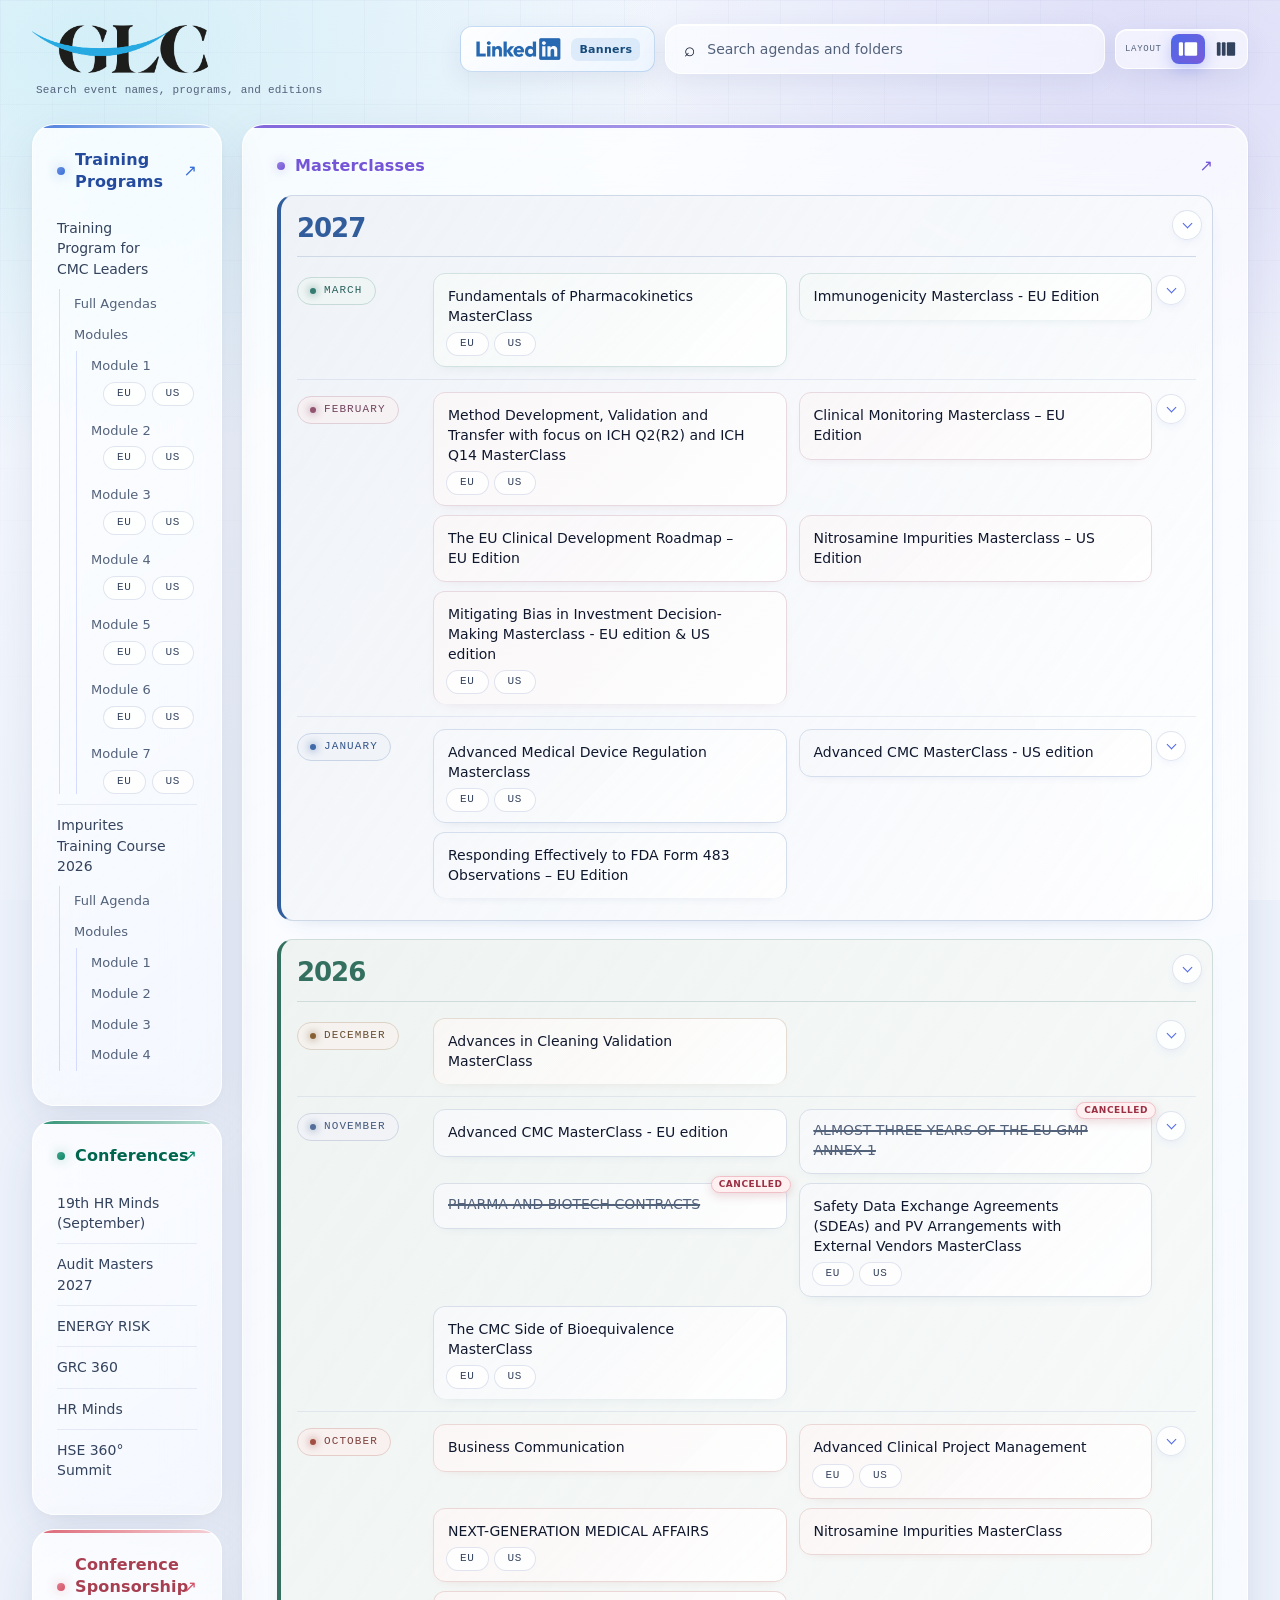
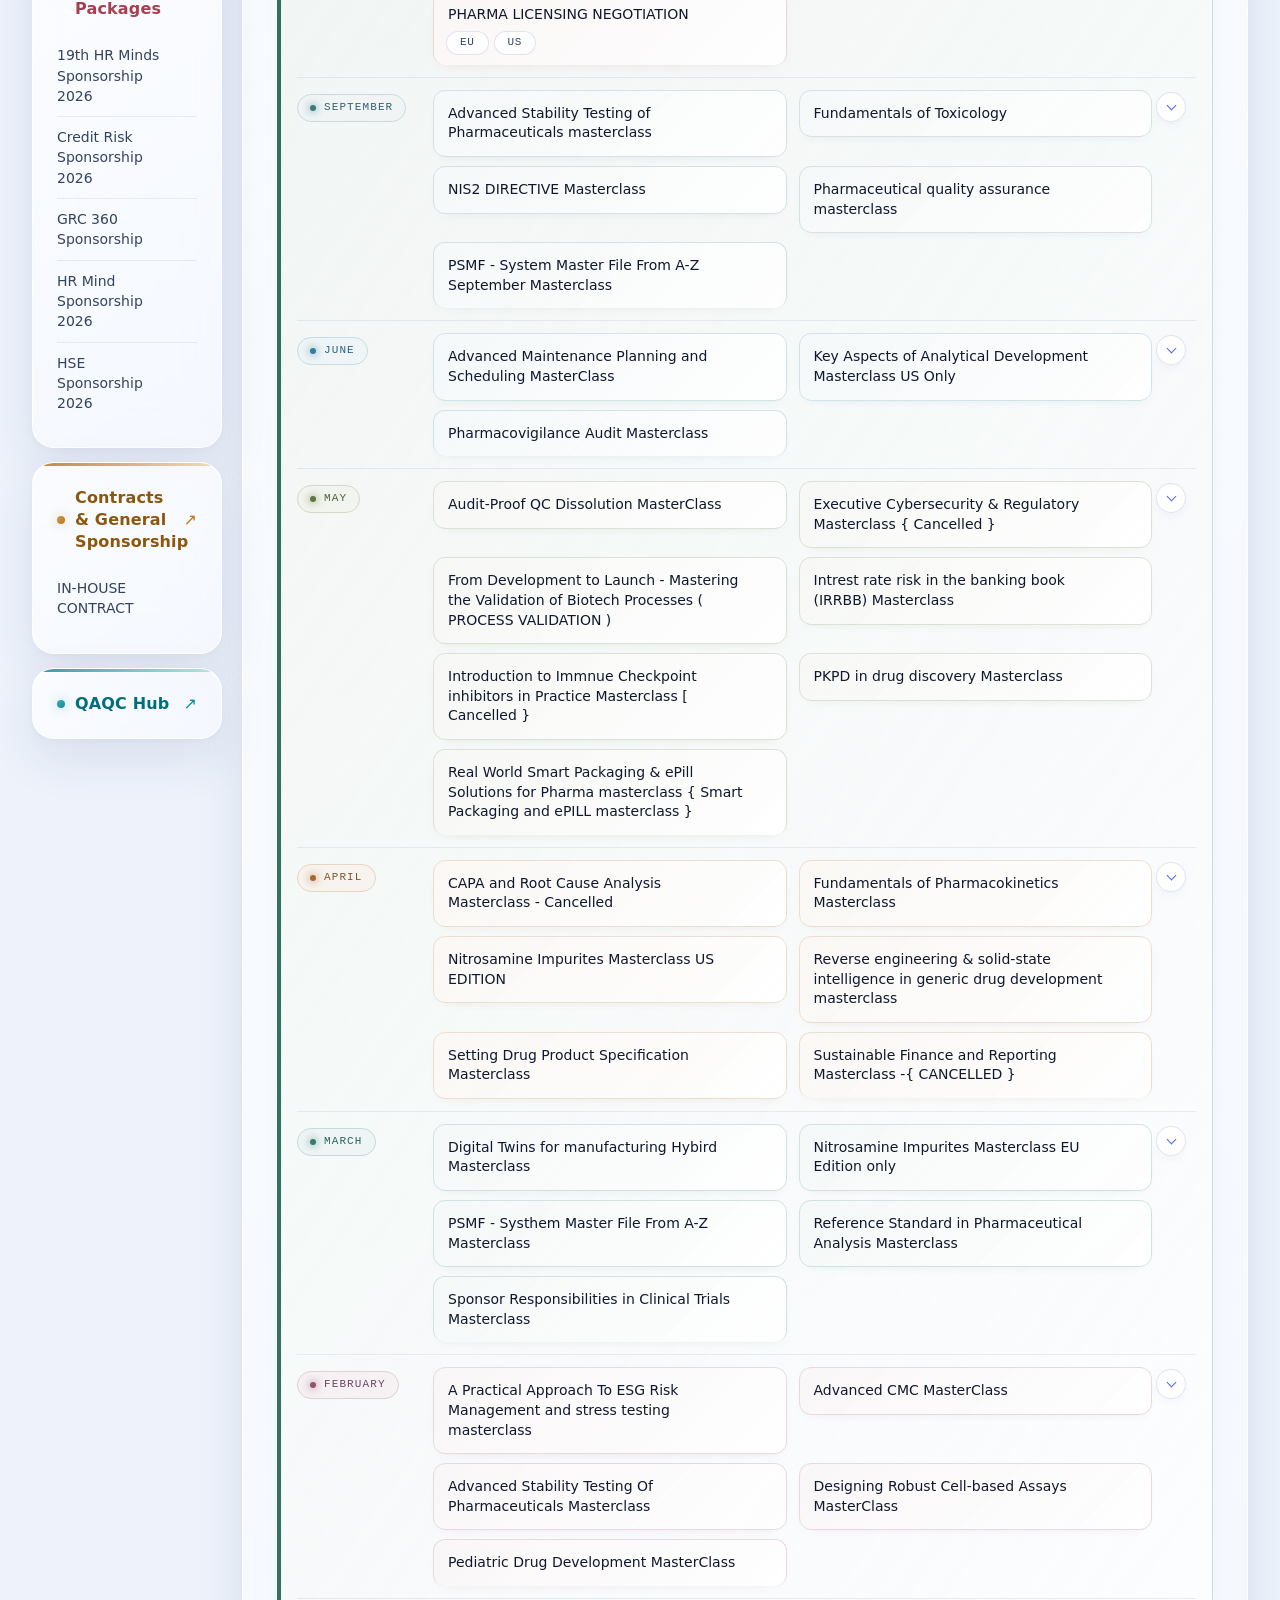
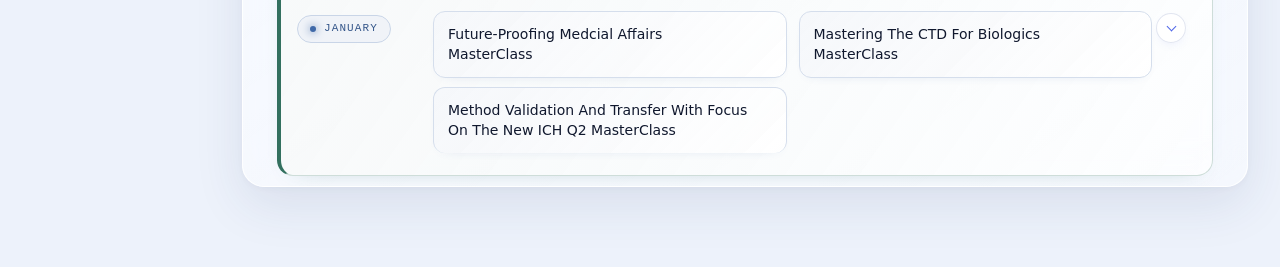
==== commit 5f89efa8: "Add files via upload" ====
--- a/index.html
+++ b/index.html
@@ -139,7 +139,7 @@
                     <li><a href="https://drive.google.com/open?id=1IRdU5RIvsCy_Vl4sAMS7FdPOzXNxZAZt&amp;usp=drive_copy" target="_blank" rel="noopener noreferrer" title="Advanced CMC MasterClass - EU edition">Advanced CMC MasterClass - EU edition</a></li>
 
                     <li><a href="https://drive.google.com/open?id=18CfbsGcAHEkUi-MoYiUjR957YM7IeP7F&amp;usp=drive_copy" target="_blank" rel="noopener noreferrer" title="ALMOST THREE YEARS OF THE EU GMP ANNEX 1" data-badge="CANCELLED">ALMOST THREE YEARS OF THE EU GMP ANNEX 1</a></li>
-                    <li><a href="https://drive.google.com/open?id=1qNxElOWwIIfekBGGP3E6kfg3UBDewxj7&amp;usp=drive_copy" target="_blank" rel="noopener noreferrer">IMMUNOGENICITY </a></li>
+                    <li data-admin-hidden="true"><a href="https://drive.google.com/open?id=1qNxElOWwIIfekBGGP3E6kfg3UBDewxj7&amp;usp=drive_copy" target="_blank" rel="noopener noreferrer" title="IMMUNOGENICITY">IMMUNOGENICITY</a></li>
                     <li><a href="https://drive.google.com/open?id=1anOPEy89VCggOVqARqyzU0xYNJJSFyZi&amp;usp=drive_copy" target="_blank" rel="noopener noreferrer" title="PHARMA AND BIOTECH CONTRACTS" data-badge="CANCELLED">PHARMA AND BIOTECH CONTRACTS</a></li>
                     <li>
                       <a href="https://drive.google.com/open?id=1iCMturu_LzDCI1b2fmExKFFO2JFvA90P&amp;usp=drive_copy" target="_blank" rel="noopener noreferrer" title="Safety Data Exchange Agreements (SDEAs) and PV Arrangements with External Vendors MasterClass">Safety Data Exchange Agreements (SDEAs) and PV Arrangements with External Vendors MasterClass</a>
@@ -329,4 +329,5 @@
 
 
 
-</body></html>
+
+</body></html>
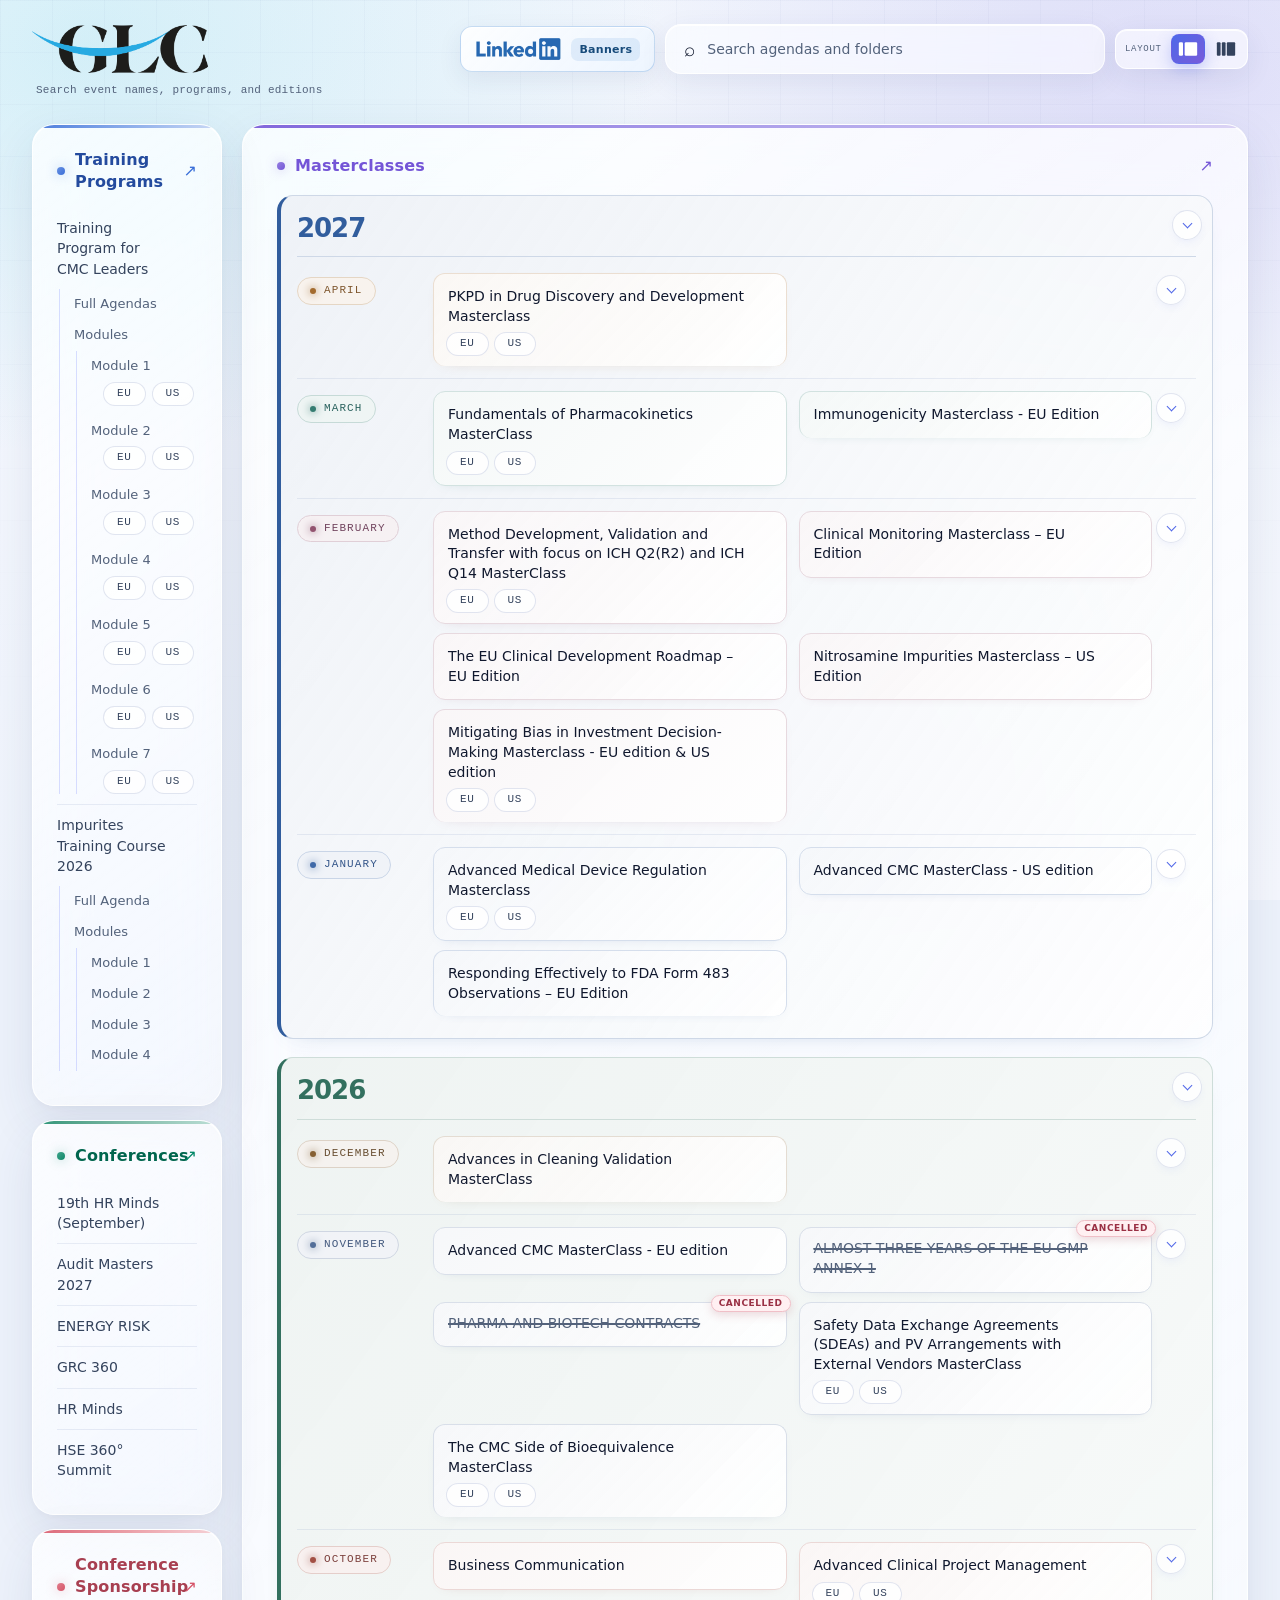
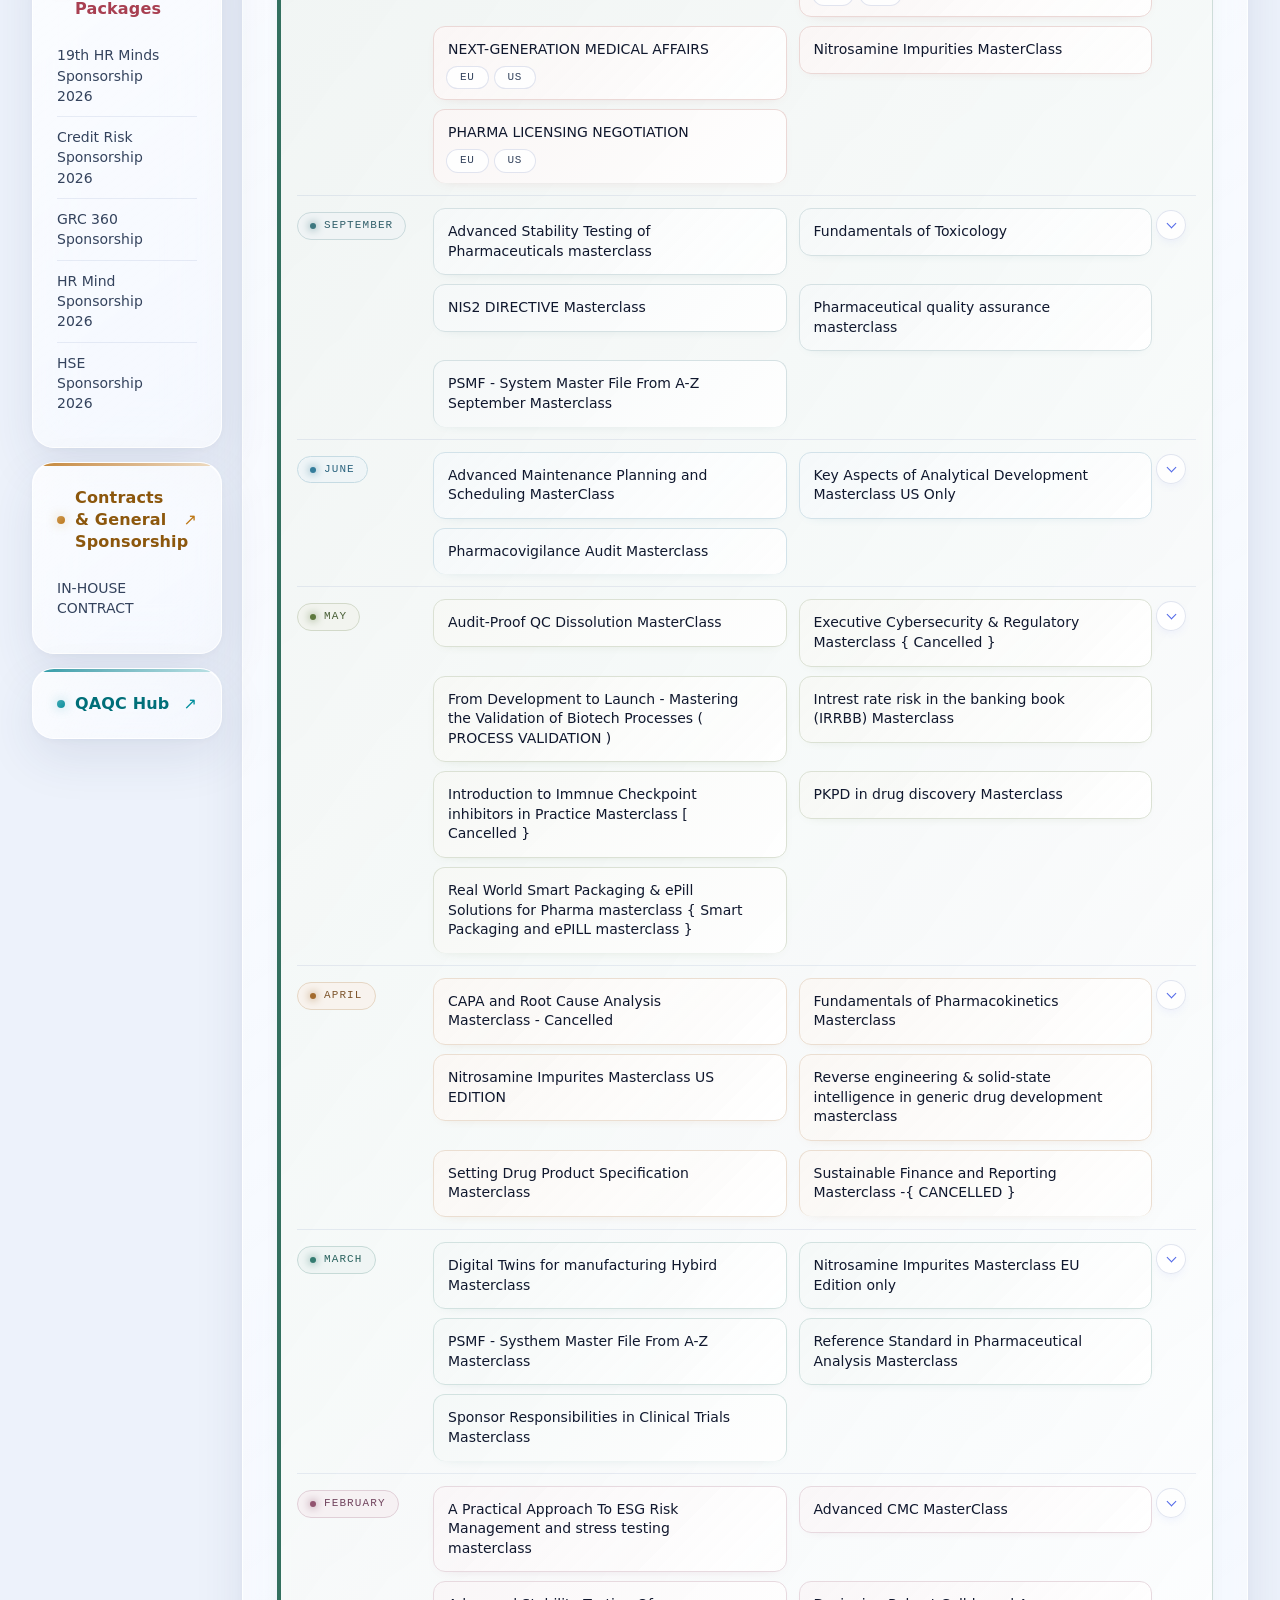
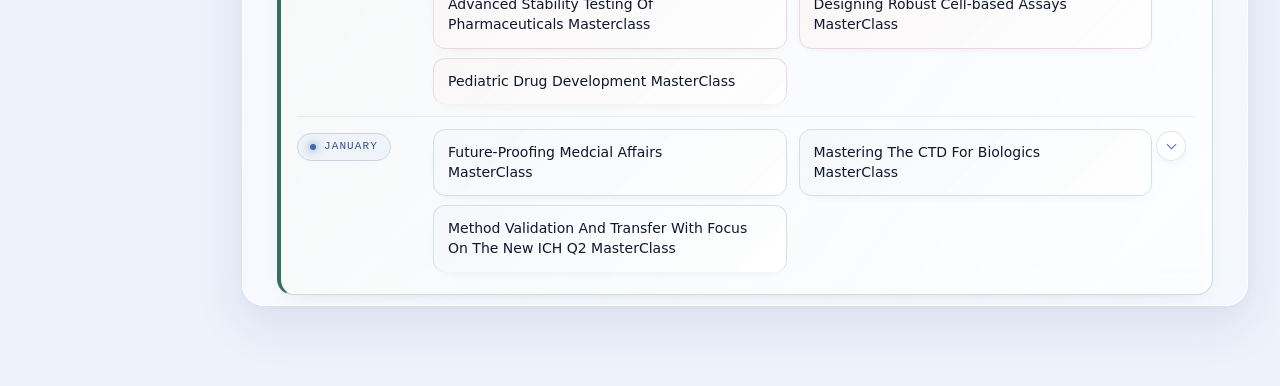
==== commit 1b8525a2: "Add files via upload" ====
--- a/index.html
+++ b/index.html
@@ -212,7 +212,7 @@
                     </li>
                   <li><a href="https://drive.google.com/drive/folders/1clZHRRFKIxyTWPRhwkm2vscDddMHTdG3?usp=drive_link" target="_blank" rel="noopener noreferrer" data-badge="NEW" data-badge-expires-at="1794477958633">Immunogenicity Masterclass - EU Edition</a></li></ul>
                 </li>
-              </ul>
+              <li><a href="https://drive.google.com/drive/folders/1Jj3KM28_AGimJEdJdlhBop4D4xN6lNIs" target="_blank" rel="noopener noreferrer">April</a><ul class="nested-folder-list"><li><a href="https://drive.google.com/drive/folders/191oi4yp_Zgpu4sdhmFNW_FGW4UEfX8je" target="_blank" rel="noopener noreferrer" data-badge="NEW" data-badge-expires-at="1794838213390" title="PKPD in Drug Discovery and Development Masterclass">PKPD in Drug Discovery and Development Masterclass</a><ul class="nested-folder-list edition-row"><li><a target="_blank" rel="noopener noreferrer" href="https://drive.google.com/drive/folders/1GRHPG0YsVf245LvBBj54NESoOXujBrdy">EU</a></li><li><a target="_blank" rel="noopener noreferrer" href="https://drive.google.com/drive/folders/1MLs-rprNgoB5W__fpSBB3LfX4m3LJfov">US</a></li></ul></li></ul></li></ul>
             </li>
           </ul>
         </section>
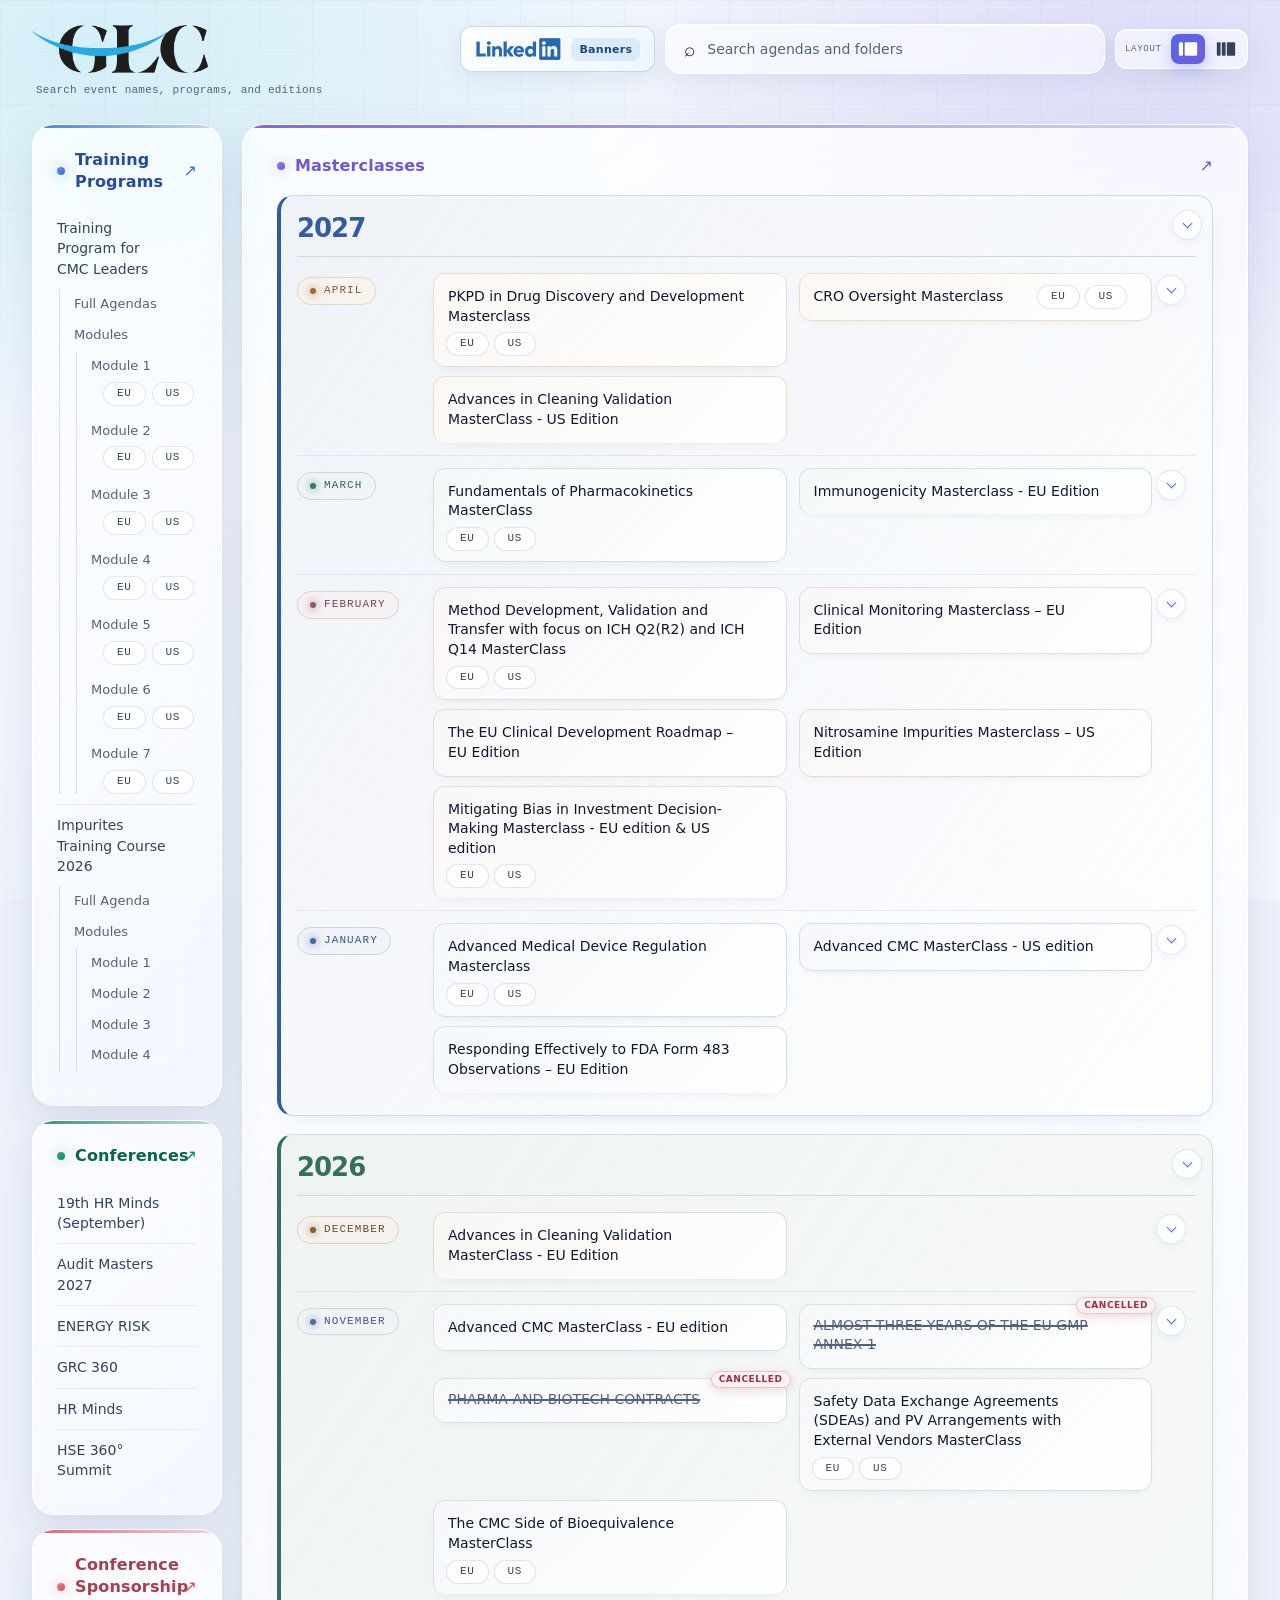
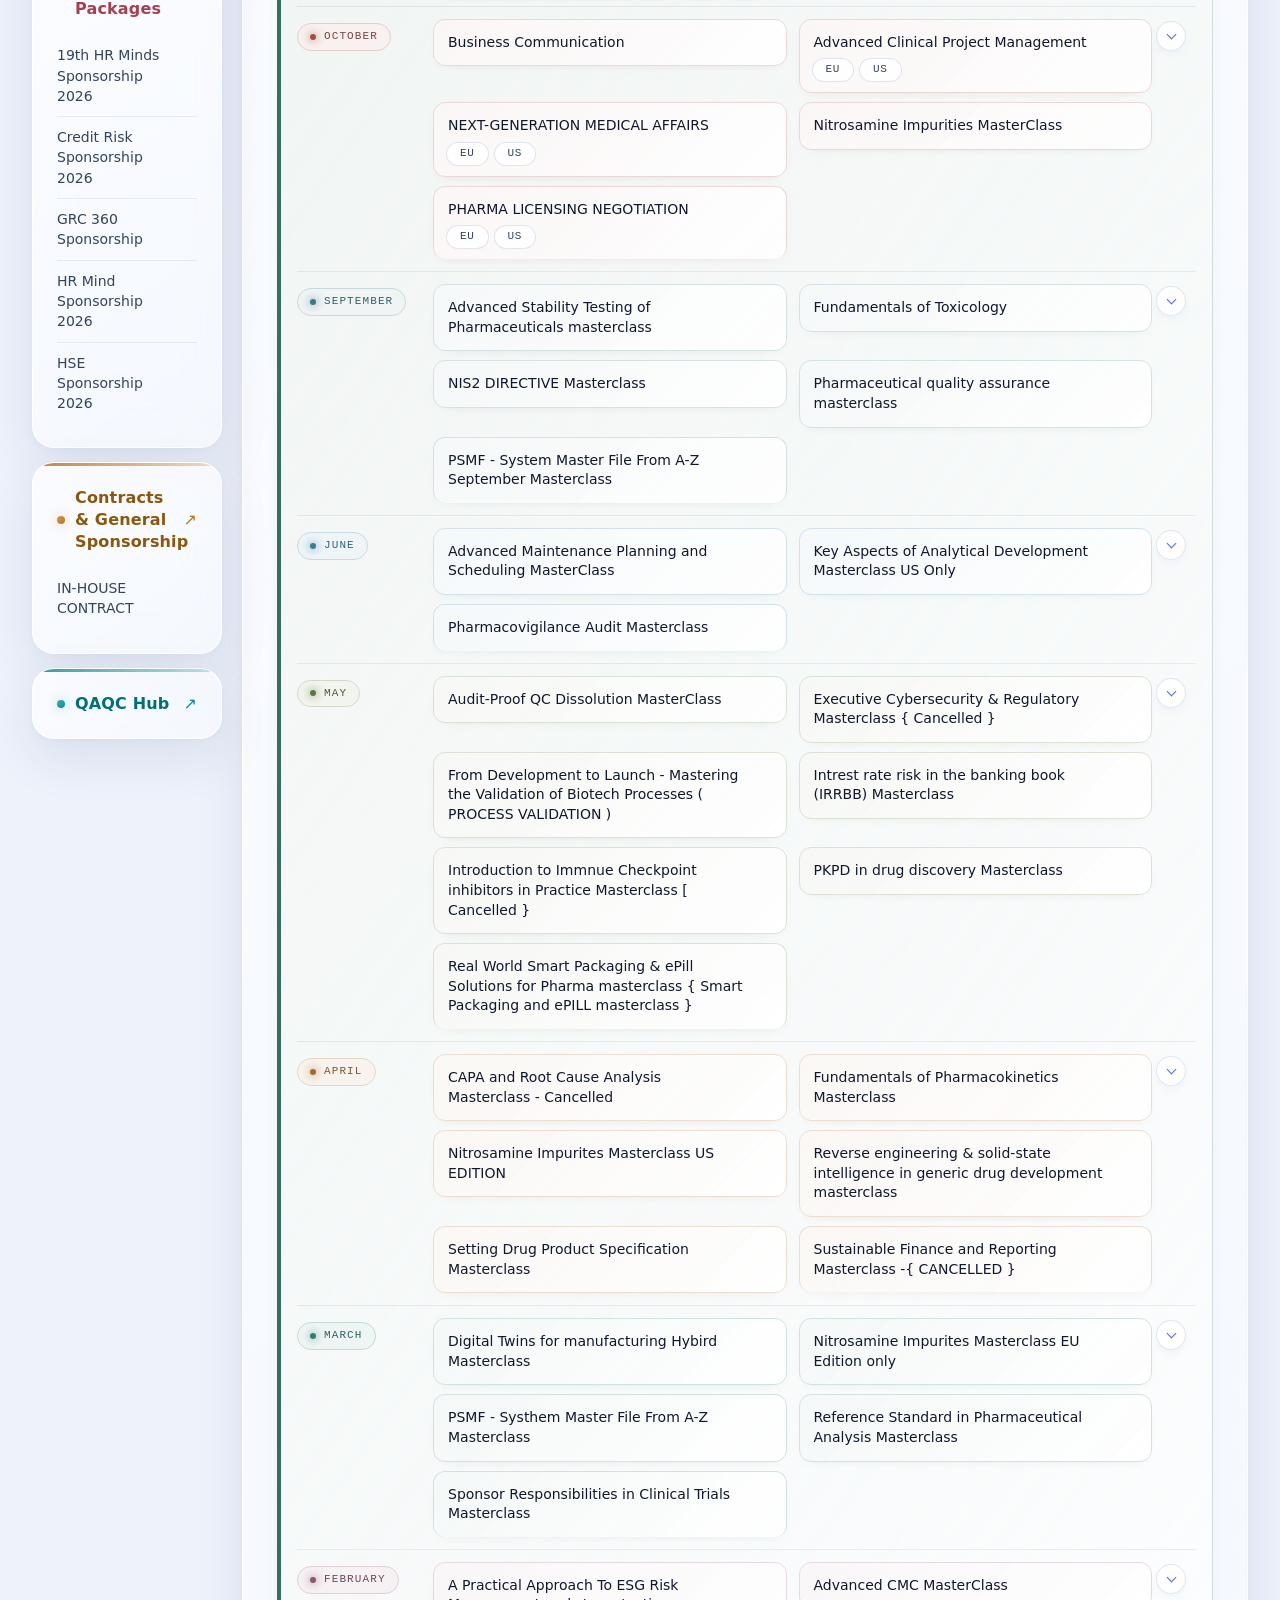
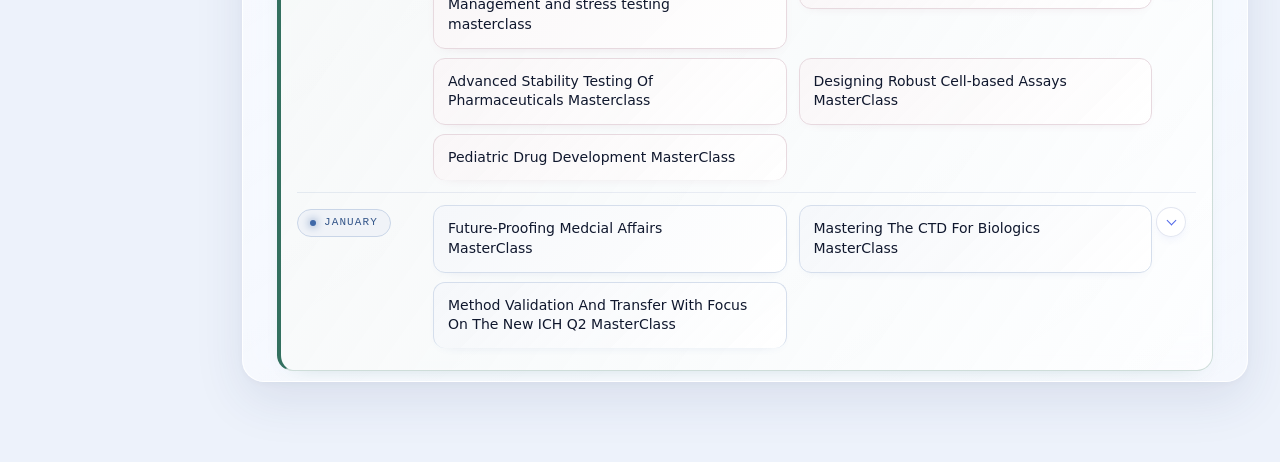
==== commit 210b904e: "Add files via upload" ====
--- a/index.html
+++ b/index.html
@@ -160,7 +160,7 @@
                 <li>
                   <a href="https://drive.google.com/open?id=1_USnFPo9YltAcian44oQBunw5IFGupDd&amp;usp=drive_copy" target="_blank" rel="noopener noreferrer">December </a>
                   <ul class="nested-folder-list">
-                    <li><a href="https://drive.google.com/open?id=18xgVlb0dg5exdouCeD9ZJ8iMNmlZ8WCE&amp;usp=drive_copy" target="_blank" rel="noopener noreferrer" title="Advances in Cleaning Validation MasterClass">Advances in Cleaning Validation MasterClass</a></li>
+                    <li><a href="https://drive.google.com/open?id=18xgVlb0dg5exdouCeD9ZJ8iMNmlZ8WCE&amp;usp=drive_copy" target="_blank" rel="noopener noreferrer" title="Advances in Cleaning Validation MasterClass - EU Edition">Advances in Cleaning Validation MasterClass - EU Edition</a></li>
                   </ul>
                 </li>
               </ul>
@@ -212,7 +212,7 @@
                     </li>
                   <li><a href="https://drive.google.com/drive/folders/1clZHRRFKIxyTWPRhwkm2vscDddMHTdG3?usp=drive_link" target="_blank" rel="noopener noreferrer" data-badge="NEW" data-badge-expires-at="1794477958633">Immunogenicity Masterclass - EU Edition</a></li></ul>
                 </li>
-              <li><a href="https://drive.google.com/drive/folders/1Jj3KM28_AGimJEdJdlhBop4D4xN6lNIs" target="_blank" rel="noopener noreferrer">April</a><ul class="nested-folder-list"><li><a href="https://drive.google.com/drive/folders/191oi4yp_Zgpu4sdhmFNW_FGW4UEfX8je" target="_blank" rel="noopener noreferrer" data-badge="NEW" data-badge-expires-at="1794838213390" title="PKPD in Drug Discovery and Development Masterclass">PKPD in Drug Discovery and Development Masterclass</a><ul class="nested-folder-list edition-row"><li><a target="_blank" rel="noopener noreferrer" href="https://drive.google.com/drive/folders/1GRHPG0YsVf245LvBBj54NESoOXujBrdy">EU</a></li><li><a target="_blank" rel="noopener noreferrer" href="https://drive.google.com/drive/folders/1MLs-rprNgoB5W__fpSBB3LfX4m3LJfov">US</a></li></ul></li></ul></li></ul>
+              <li><a href="https://drive.google.com/drive/folders/1Jj3KM28_AGimJEdJdlhBop4D4xN6lNIs" target="_blank" rel="noopener noreferrer">April</a><ul class="nested-folder-list"><li><a href="https://drive.google.com/drive/folders/191oi4yp_Zgpu4sdhmFNW_FGW4UEfX8je" target="_blank" rel="noopener noreferrer" data-badge="NEW" data-badge-expires-at="1794838213390" title="PKPD in Drug Discovery and Development Masterclass">PKPD in Drug Discovery and Development Masterclass</a><ul class="nested-folder-list edition-row"><li><a target="_blank" rel="noopener noreferrer" href="https://drive.google.com/drive/folders/1GRHPG0YsVf245LvBBj54NESoOXujBrdy">EU</a></li><li><a target="_blank" rel="noopener noreferrer" href="https://drive.google.com/drive/folders/1MLs-rprNgoB5W__fpSBB3LfX4m3LJfov">US</a></li></ul></li><li><a href="https://drive.google.com/drive/folders/1ZgRn6Vcf4C-DRhg786kihw1CRCupJE48?usp=drive_link" target="_blank" rel="noopener noreferrer" data-badge="NEW" data-badge-expires-at="1795511658546" title="CRO Oversight Masterclass">CRO Oversight Masterclass</a><ul class="nested-folder-list edition-row"><li><a target="_blank" rel="noopener noreferrer" href="https://drive.google.com/drive/folders/1sweMkmkt_kURN9ocgxFfSqrJ7UPXi0yc">EU</a></li><li><a target="_blank" rel="noopener noreferrer" href="https://drive.google.com/drive/folders/1yZ4CnVvG3N5DQgG0d7ArYoCNrE_hS95_">US</a></li></ul></li><li><a href="https://drive.google.com/drive/folders/1Xx2BIETZJ25Guk8QwLU3Crbda4et4apM?usp=drive_link" target="_blank" rel="noopener noreferrer" data-badge="NEW" data-badge-expires-at="1795511766746">Advances in Cleaning Validation MasterClass - US Edition</a></li></ul></li></ul>
             </li>
           </ul>
         </section>
@@ -259,8 +259,8 @@
           <ul class="subfolder-list">
             <li><a href="https://drive.google.com/open?id=10MrhrqiL_i6Wp0zqNliS0GIwbJNmODcp&amp;usp=drive_copy" target="_blank" rel="noopener noreferrer">19th HR Minds (September) </a></li>
             <li><a href="https://drive.google.com/drive/folders/1F5uQuEd4ulaxGimzfrdm3xBUYj4Ol6IH" target="_blank" rel="noopener noreferrer" title="Audit Masters 2027" data-badge="NEW" data-badge-expires-at="1794392162760">Audit Masters 2027</a></li>
-            <li><a href="https://drive.google.com/drive/folders/1ITLO8QzFZyRKmR02igY8GDn7fd2P6HS-?usp=drive_link" target="_blank" rel="noopener noreferrer" title="ENERGY RISK" data-badge="UPDATED" data-badge-expires-at="1794195680509">ENERGY RISK</a></li>
-            <li><a href="https://drive.google.com/drive/folders/17olvBJ08QM6GzxZna4NxEjIKAKnFS8Tx?usp=drive_link" target="_blank" rel="noopener noreferrer" title="GRC 360" data-badge="UPDATED" data-badge-expires-at="1794195691554">GRC 360</a></li>
+            <li><a href="https://drive.google.com/drive/folders/1ITLO8QzFZyRKmR02igY8GDn7fd2P6HS-?usp=drive_link" target="_blank" rel="noopener noreferrer" title="ENERGY RISK" data-badge="UPDATED" data-badge-expires-at="1795453474522">ENERGY RISK</a></li>
+            <li><a href="https://drive.google.com/drive/folders/17olvBJ08QM6GzxZna4NxEjIKAKnFS8Tx?usp=drive_link" target="_blank" rel="noopener noreferrer" title="GRC 360" data-badge="UPDATED" data-badge-expires-at="1795453487371">GRC 360</a></li>
             <li><a href="https://drive.google.com/open?id=18NAgD6at99cmrhrpRjmG503mM5PiV0oR&amp;usp=drive_copy" target="_blank" rel="noopener noreferrer">HR Minds </a></li>
             <li><a href="https://drive.google.com/open?id=1-E28IAAf9DsltckPuW80GNT9BQhLtCqv&amp;usp=drive_copy" target="_blank" rel="noopener noreferrer">HSE 360° Summit </a></li>
           </ul>
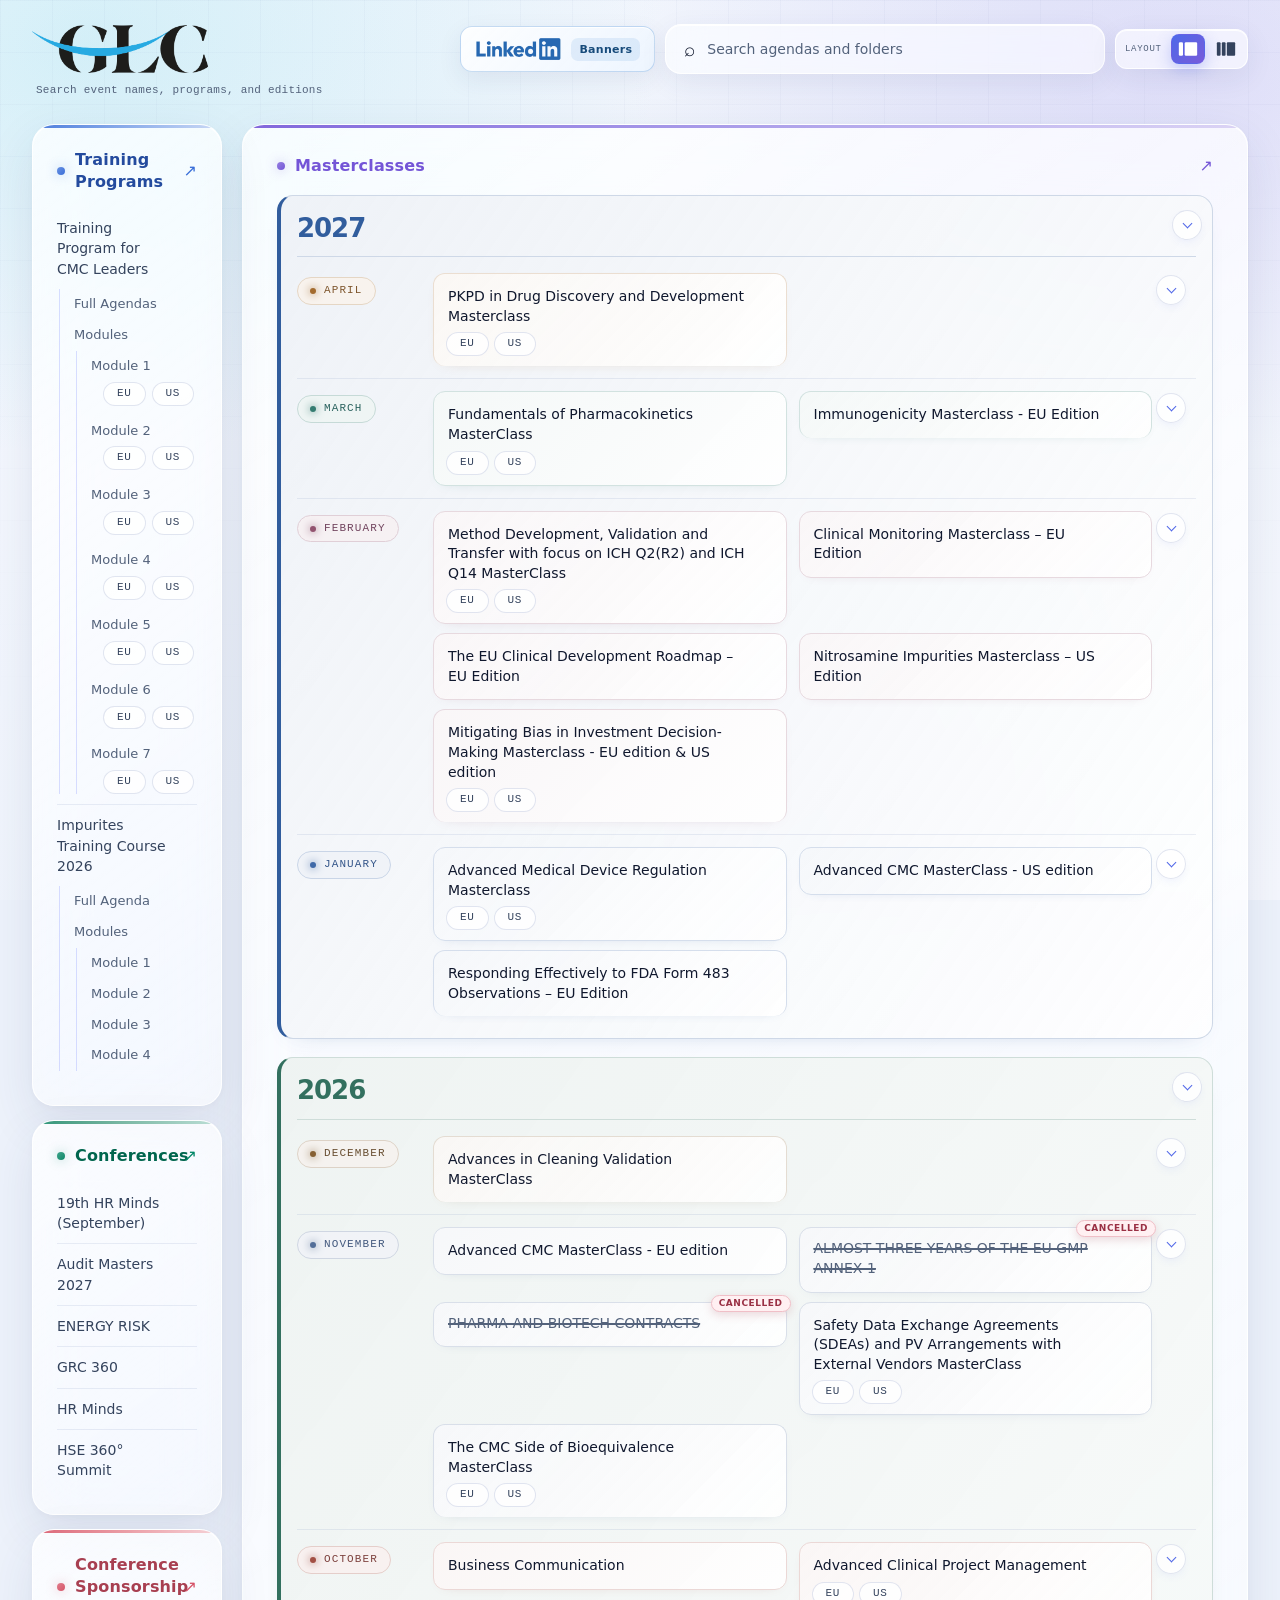
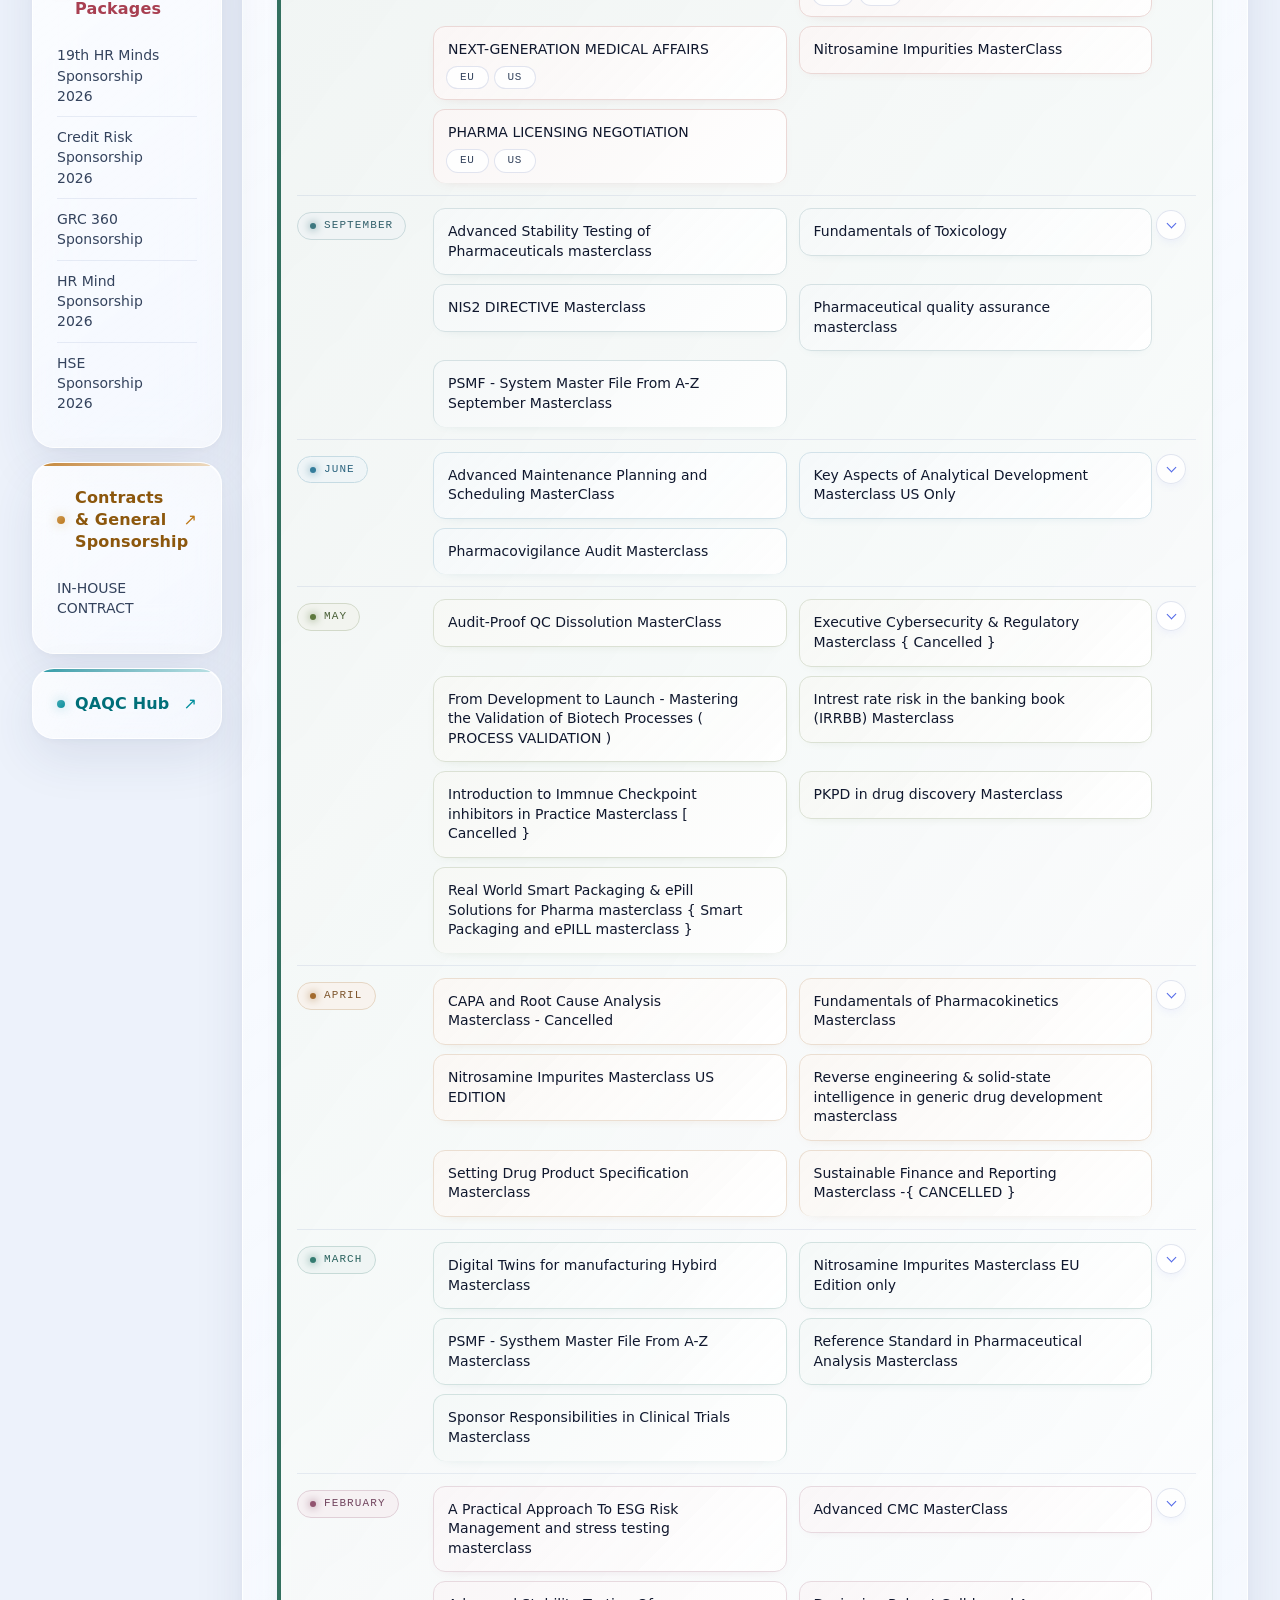
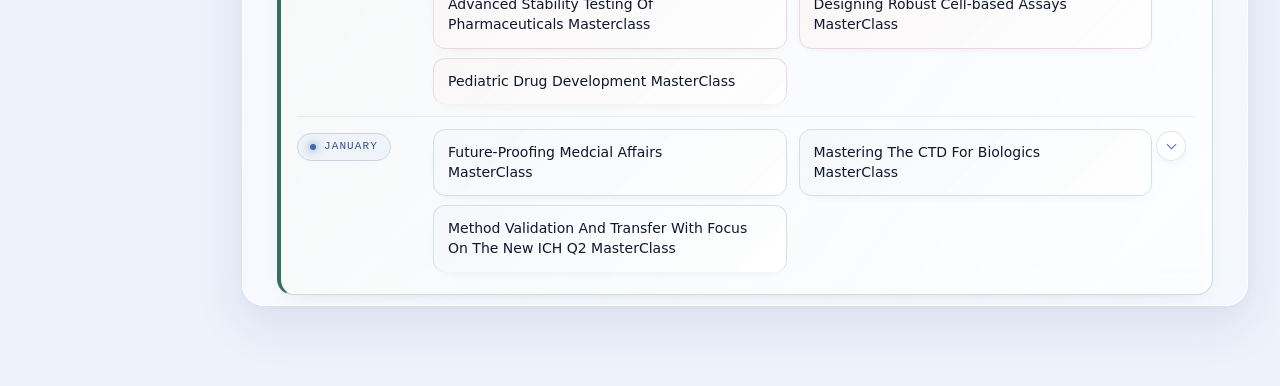
==== commit 59b64073: "Add files via upload" ====
--- a/index.html
+++ b/index.html
@@ -10,7 +10,7 @@
   <link rel="preconnect" href="https://fonts.gstatic.com" crossorigin="">
   <link href="https://fonts.googleapis.com/css2?family=DM+Sans:wght@400;500;600;700&amp;display=swap" rel="stylesheet">
   <link rel="stylesheet" href="style.css?v=68">
-  <script src="script.js?v=29" defer=""></script>
+  <script src="script.js?v=32" defer=""></script>
 </head>
 <body>
   <div class="page">
@@ -160,7 +160,7 @@
                 <li>
                   <a href="https://drive.google.com/open?id=1_USnFPo9YltAcian44oQBunw5IFGupDd&amp;usp=drive_copy" target="_blank" rel="noopener noreferrer">December </a>
                   <ul class="nested-folder-list">
-                    <li><a href="https://drive.google.com/open?id=18xgVlb0dg5exdouCeD9ZJ8iMNmlZ8WCE&amp;usp=drive_copy" target="_blank" rel="noopener noreferrer" title="Advances in Cleaning Validation MasterClass - EU Edition">Advances in Cleaning Validation MasterClass - EU Edition</a></li>
+                    <li><a href="https://drive.google.com/open?id=18xgVlb0dg5exdouCeD9ZJ8iMNmlZ8WCE&amp;usp=drive_copy" target="_blank" rel="noopener noreferrer" title="Advances in Cleaning Validation MasterClass">Advances in Cleaning Validation MasterClass</a></li>
                   </ul>
                 </li>
               </ul>
@@ -212,7 +212,7 @@
                     </li>
                   <li><a href="https://drive.google.com/drive/folders/1clZHRRFKIxyTWPRhwkm2vscDddMHTdG3?usp=drive_link" target="_blank" rel="noopener noreferrer" data-badge="NEW" data-badge-expires-at="1794477958633">Immunogenicity Masterclass - EU Edition</a></li></ul>
                 </li>
-              <li><a href="https://drive.google.com/drive/folders/1Jj3KM28_AGimJEdJdlhBop4D4xN6lNIs" target="_blank" rel="noopener noreferrer">April</a><ul class="nested-folder-list"><li><a href="https://drive.google.com/drive/folders/191oi4yp_Zgpu4sdhmFNW_FGW4UEfX8je" target="_blank" rel="noopener noreferrer" data-badge="NEW" data-badge-expires-at="1794838213390" title="PKPD in Drug Discovery and Development Masterclass">PKPD in Drug Discovery and Development Masterclass</a><ul class="nested-folder-list edition-row"><li><a target="_blank" rel="noopener noreferrer" href="https://drive.google.com/drive/folders/1GRHPG0YsVf245LvBBj54NESoOXujBrdy">EU</a></li><li><a target="_blank" rel="noopener noreferrer" href="https://drive.google.com/drive/folders/1MLs-rprNgoB5W__fpSBB3LfX4m3LJfov">US</a></li></ul></li><li><a href="https://drive.google.com/drive/folders/1ZgRn6Vcf4C-DRhg786kihw1CRCupJE48?usp=drive_link" target="_blank" rel="noopener noreferrer" data-badge="NEW" data-badge-expires-at="1795511658546" title="CRO Oversight Masterclass">CRO Oversight Masterclass</a><ul class="nested-folder-list edition-row"><li><a target="_blank" rel="noopener noreferrer" href="https://drive.google.com/drive/folders/1sweMkmkt_kURN9ocgxFfSqrJ7UPXi0yc">EU</a></li><li><a target="_blank" rel="noopener noreferrer" href="https://drive.google.com/drive/folders/1yZ4CnVvG3N5DQgG0d7ArYoCNrE_hS95_">US</a></li></ul></li><li><a href="https://drive.google.com/drive/folders/1Xx2BIETZJ25Guk8QwLU3Crbda4et4apM?usp=drive_link" target="_blank" rel="noopener noreferrer" data-badge="NEW" data-badge-expires-at="1795511766746">Advances in Cleaning Validation MasterClass - US Edition</a></li></ul></li></ul>
+              <li><a href="https://drive.google.com/drive/folders/1Jj3KM28_AGimJEdJdlhBop4D4xN6lNIs" target="_blank" rel="noopener noreferrer">April</a><ul class="nested-folder-list"><li><a href="https://drive.google.com/drive/folders/191oi4yp_Zgpu4sdhmFNW_FGW4UEfX8je" target="_blank" rel="noopener noreferrer" data-badge="NEW" data-badge-expires-at="1794838213390" title="PKPD in Drug Discovery and Development Masterclass">PKPD in Drug Discovery and Development Masterclass</a><ul class="nested-folder-list edition-row"><li><a target="_blank" rel="noopener noreferrer" href="https://drive.google.com/drive/folders/1GRHPG0YsVf245LvBBj54NESoOXujBrdy">EU</a></li><li><a target="_blank" rel="noopener noreferrer" href="https://drive.google.com/drive/folders/1MLs-rprNgoB5W__fpSBB3LfX4m3LJfov">US</a></li></ul></li></ul></li></ul>
             </li>
           </ul>
         </section>
@@ -259,8 +259,8 @@
           <ul class="subfolder-list">
             <li><a href="https://drive.google.com/open?id=10MrhrqiL_i6Wp0zqNliS0GIwbJNmODcp&amp;usp=drive_copy" target="_blank" rel="noopener noreferrer">19th HR Minds (September) </a></li>
             <li><a href="https://drive.google.com/drive/folders/1F5uQuEd4ulaxGimzfrdm3xBUYj4Ol6IH" target="_blank" rel="noopener noreferrer" title="Audit Masters 2027" data-badge="NEW" data-badge-expires-at="1794392162760">Audit Masters 2027</a></li>
-            <li><a href="https://drive.google.com/drive/folders/1ITLO8QzFZyRKmR02igY8GDn7fd2P6HS-?usp=drive_link" target="_blank" rel="noopener noreferrer" title="ENERGY RISK" data-badge="UPDATED" data-badge-expires-at="1795453474522">ENERGY RISK</a></li>
-            <li><a href="https://drive.google.com/drive/folders/17olvBJ08QM6GzxZna4NxEjIKAKnFS8Tx?usp=drive_link" target="_blank" rel="noopener noreferrer" title="GRC 360" data-badge="UPDATED" data-badge-expires-at="1795453487371">GRC 360</a></li>
+            <li><a href="https://drive.google.com/drive/folders/1ITLO8QzFZyRKmR02igY8GDn7fd2P6HS-?usp=drive_link" target="_blank" rel="noopener noreferrer" title="ENERGY RISK" data-badge="UPDATED" data-badge-expires-at="1794195680509">ENERGY RISK</a></li>
+            <li><a href="https://drive.google.com/drive/folders/17olvBJ08QM6GzxZna4NxEjIKAKnFS8Tx?usp=drive_link" target="_blank" rel="noopener noreferrer" title="GRC 360" data-badge="UPDATED" data-badge-expires-at="1794195691554">GRC 360</a></li>
             <li><a href="https://drive.google.com/open?id=18NAgD6at99cmrhrpRjmG503mM5PiV0oR&amp;usp=drive_copy" target="_blank" rel="noopener noreferrer">HR Minds </a></li>
             <li><a href="https://drive.google.com/open?id=1-E28IAAf9DsltckPuW80GNT9BQhLtCqv&amp;usp=drive_copy" target="_blank" rel="noopener noreferrer">HSE 360° Summit </a></li>
           </ul>
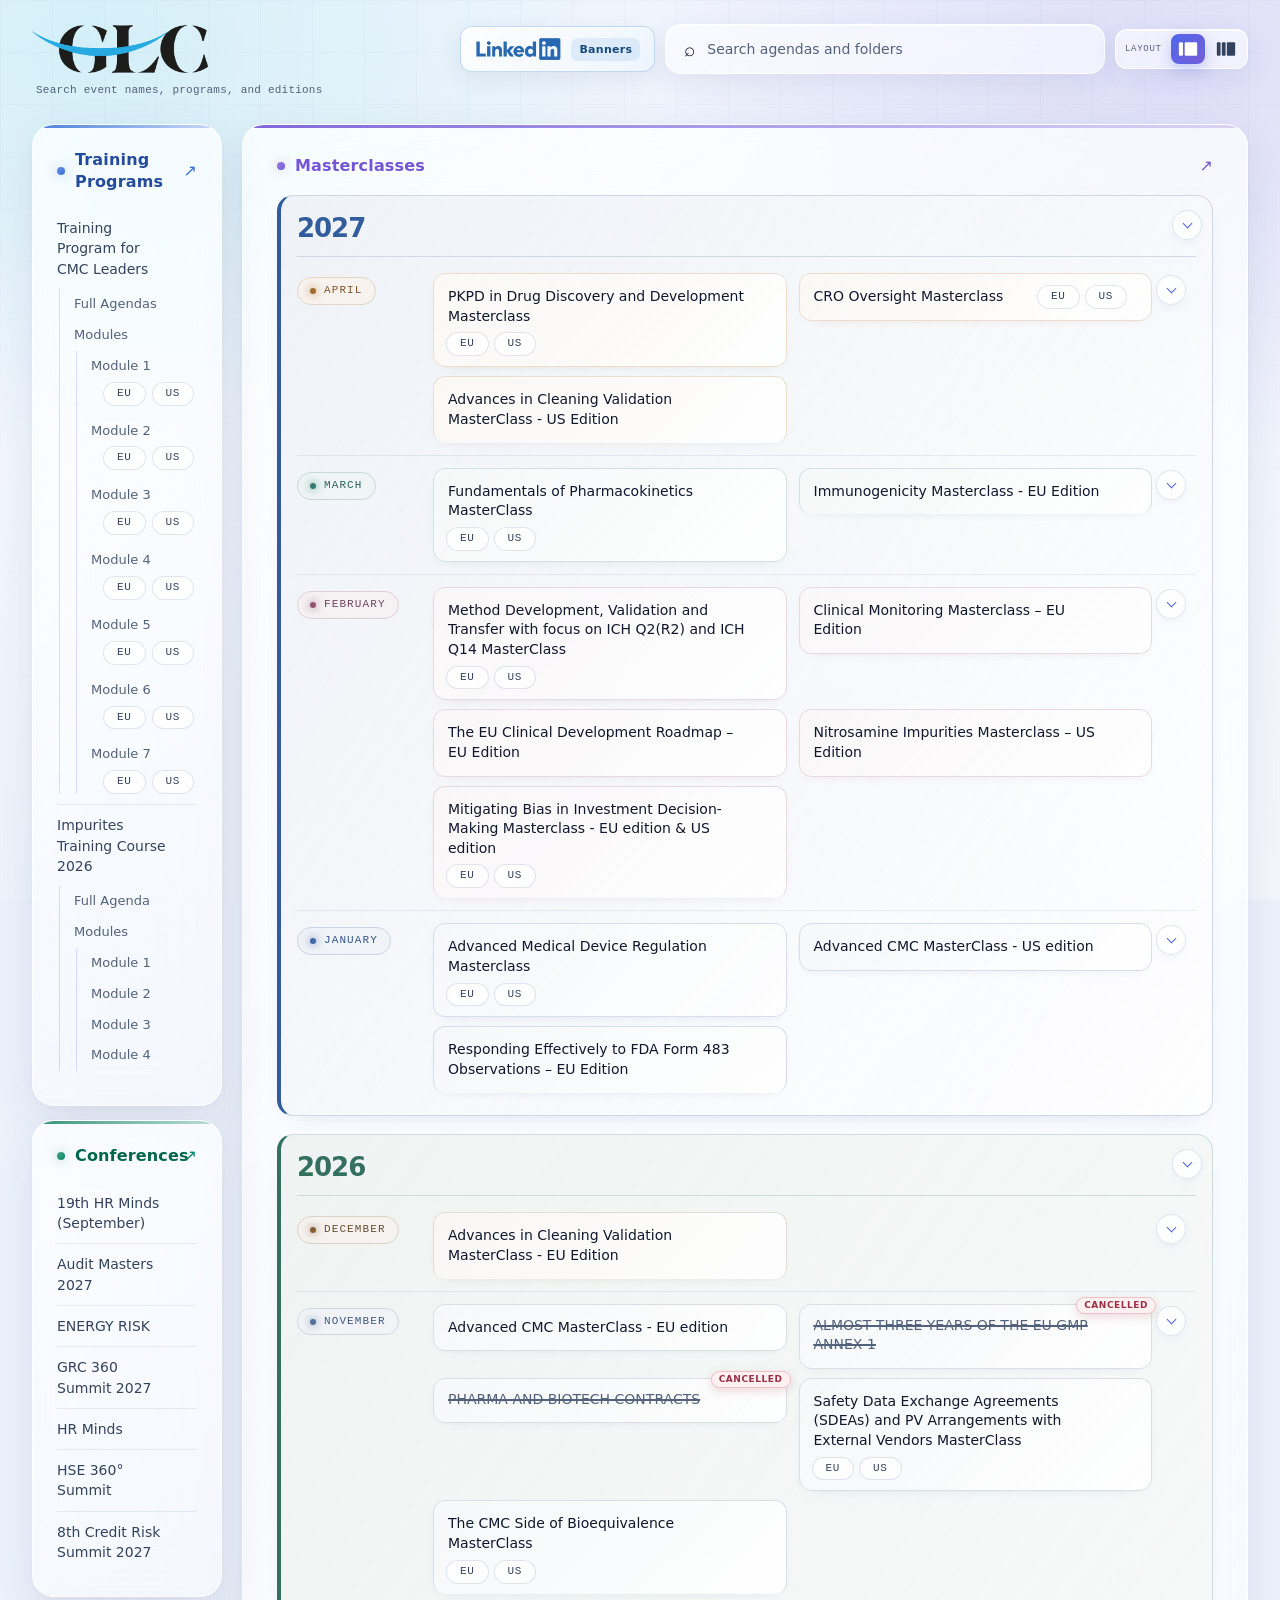
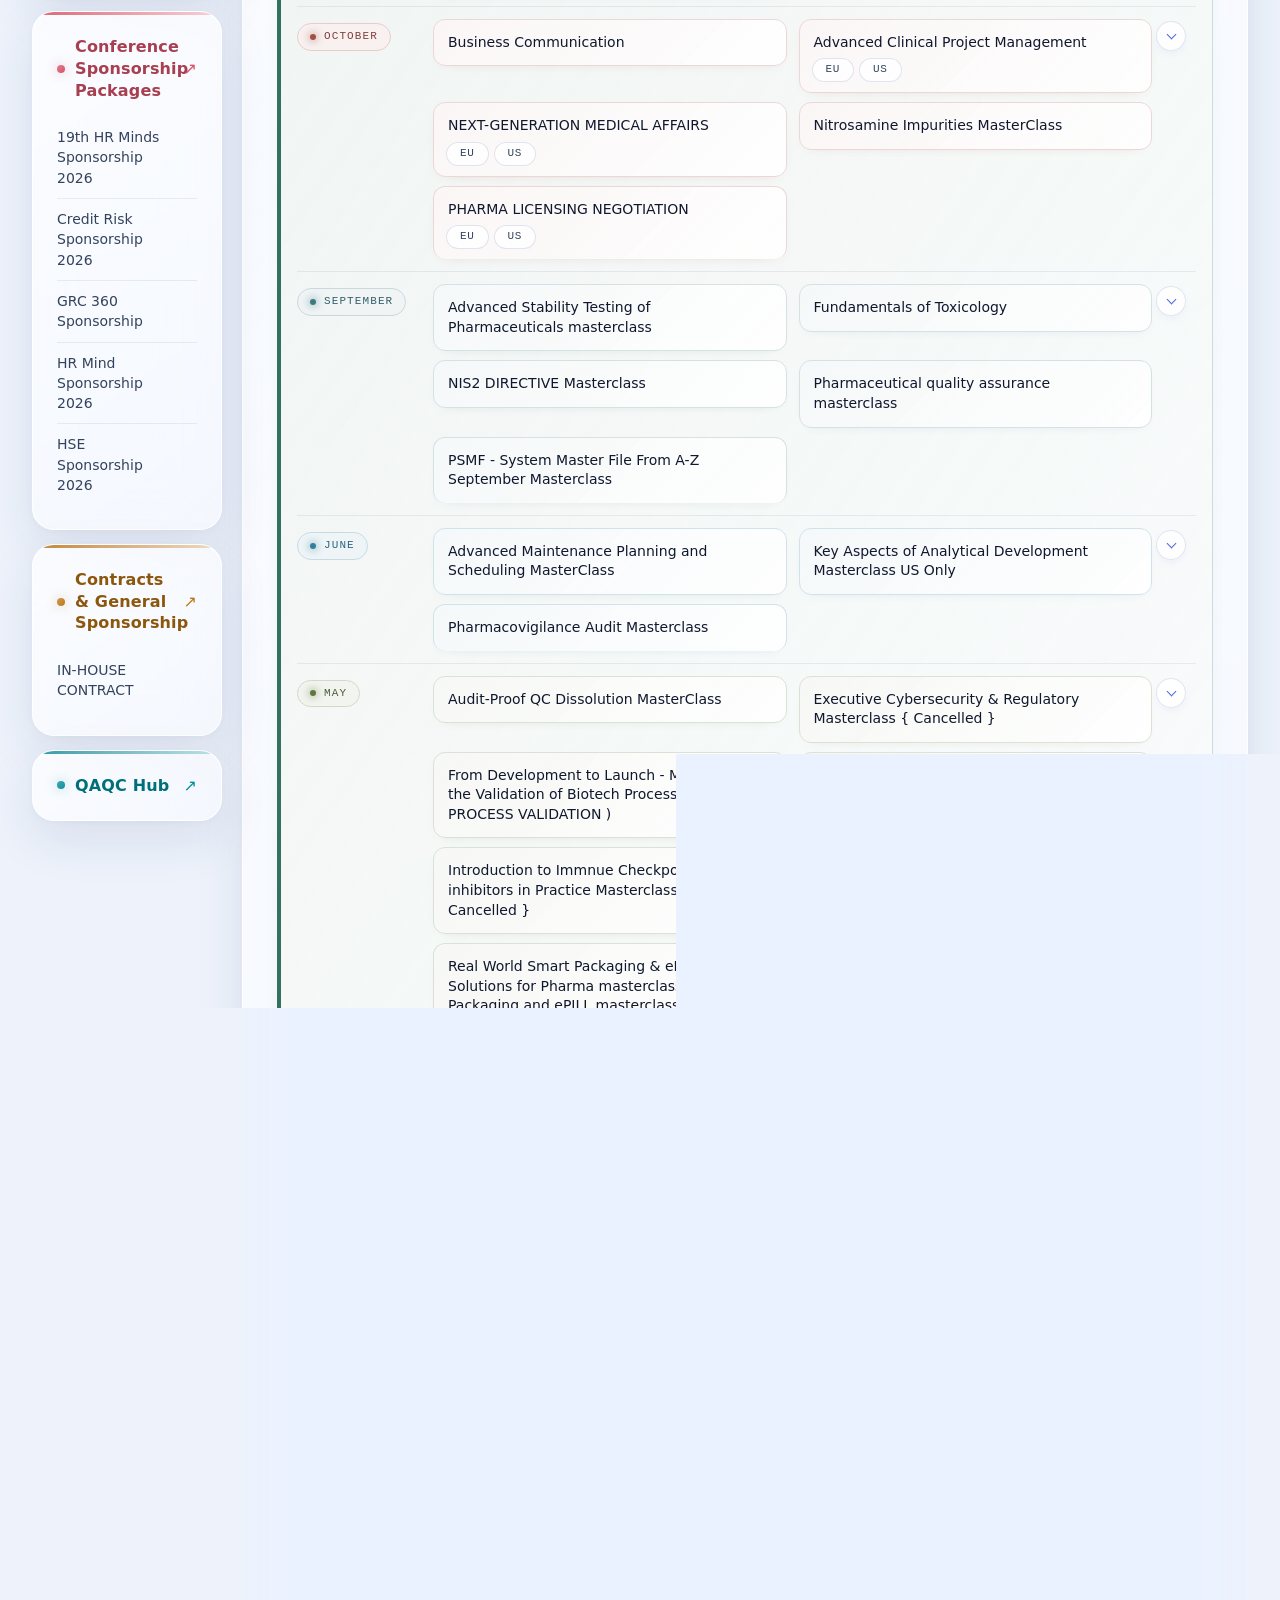
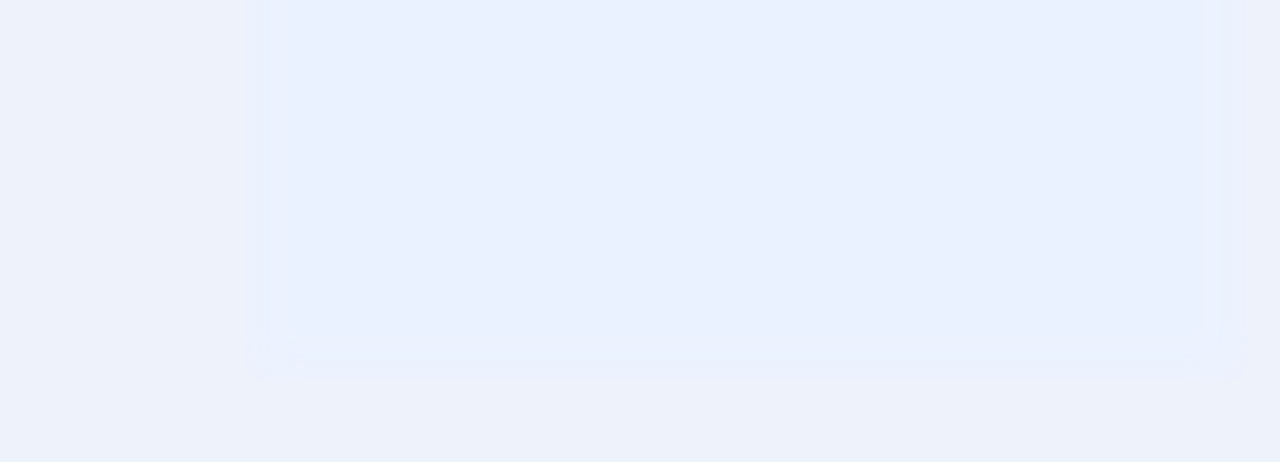
==== commit 5d9305e9: "Add files via upload" ====
--- a/index.html
+++ b/index.html
@@ -160,7 +160,7 @@
                 <li>
                   <a href="https://drive.google.com/open?id=1_USnFPo9YltAcian44oQBunw5IFGupDd&amp;usp=drive_copy" target="_blank" rel="noopener noreferrer">December </a>
                   <ul class="nested-folder-list">
-                    <li><a href="https://drive.google.com/open?id=18xgVlb0dg5exdouCeD9ZJ8iMNmlZ8WCE&amp;usp=drive_copy" target="_blank" rel="noopener noreferrer" title="Advances in Cleaning Validation MasterClass">Advances in Cleaning Validation MasterClass</a></li>
+                    <li><a href="https://drive.google.com/open?id=18xgVlb0dg5exdouCeD9ZJ8iMNmlZ8WCE&amp;usp=drive_copy" target="_blank" rel="noopener noreferrer" title="Advances in Cleaning Validation MasterClass - EU Edition">Advances in Cleaning Validation MasterClass - EU Edition</a></li>
                   </ul>
                 </li>
               </ul>
@@ -212,7 +212,7 @@
                     </li>
                   <li><a href="https://drive.google.com/drive/folders/1clZHRRFKIxyTWPRhwkm2vscDddMHTdG3?usp=drive_link" target="_blank" rel="noopener noreferrer" data-badge="NEW" data-badge-expires-at="1794477958633">Immunogenicity Masterclass - EU Edition</a></li></ul>
                 </li>
-              <li><a href="https://drive.google.com/drive/folders/1Jj3KM28_AGimJEdJdlhBop4D4xN6lNIs" target="_blank" rel="noopener noreferrer">April</a><ul class="nested-folder-list"><li><a href="https://drive.google.com/drive/folders/191oi4yp_Zgpu4sdhmFNW_FGW4UEfX8je" target="_blank" rel="noopener noreferrer" data-badge="NEW" data-badge-expires-at="1794838213390" title="PKPD in Drug Discovery and Development Masterclass">PKPD in Drug Discovery and Development Masterclass</a><ul class="nested-folder-list edition-row"><li><a target="_blank" rel="noopener noreferrer" href="https://drive.google.com/drive/folders/1GRHPG0YsVf245LvBBj54NESoOXujBrdy">EU</a></li><li><a target="_blank" rel="noopener noreferrer" href="https://drive.google.com/drive/folders/1MLs-rprNgoB5W__fpSBB3LfX4m3LJfov">US</a></li></ul></li></ul></li></ul>
+              <li><a href="https://drive.google.com/drive/folders/1Jj3KM28_AGimJEdJdlhBop4D4xN6lNIs" target="_blank" rel="noopener noreferrer">April</a><ul class="nested-folder-list"><li><a href="https://drive.google.com/drive/folders/191oi4yp_Zgpu4sdhmFNW_FGW4UEfX8je" target="_blank" rel="noopener noreferrer" data-badge="NEW" data-badge-expires-at="1794838213390" title="PKPD in Drug Discovery and Development Masterclass">PKPD in Drug Discovery and Development Masterclass</a><ul class="nested-folder-list edition-row"><li><a target="_blank" rel="noopener noreferrer" href="https://drive.google.com/drive/folders/1GRHPG0YsVf245LvBBj54NESoOXujBrdy">EU</a></li><li><a target="_blank" rel="noopener noreferrer" href="https://drive.google.com/drive/folders/1MLs-rprNgoB5W__fpSBB3LfX4m3LJfov">US</a></li></ul></li><li><a href="https://drive.google.com/drive/folders/1ZgRn6Vcf4C-DRhg786kihw1CRCupJE48?usp=drive_link" target="_blank" rel="noopener noreferrer" data-badge="NEW" data-badge-expires-at="1795519977680" title="CRO Oversight Masterclass">CRO Oversight Masterclass</a><ul class="nested-folder-list edition-row"><li><a target="_blank" rel="noopener noreferrer" href="https://drive.google.com/drive/folders/1sweMkmkt_kURN9ocgxFfSqrJ7UPXi0yc">EU</a></li><li><a target="_blank" rel="noopener noreferrer" href="https://drive.google.com/drive/folders/1yZ4CnVvG3N5DQgG0d7ArYoCNrE_hS95_">US</a></li></ul></li><li><a href="https://drive.google.com/drive/folders/1Xx2BIETZJ25Guk8QwLU3Crbda4et4apM?usp=drive_link" target="_blank" rel="noopener noreferrer" data-badge="NEW" data-badge-expires-at="1795519994115" title="Advances in Cleaning Validation MasterClass - US Edition">Advances in Cleaning Validation MasterClass - US Edition</a></li></ul></li></ul>
             </li>
           </ul>
         </section>
@@ -259,11 +259,11 @@
           <ul class="subfolder-list">
             <li><a href="https://drive.google.com/open?id=10MrhrqiL_i6Wp0zqNliS0GIwbJNmODcp&amp;usp=drive_copy" target="_blank" rel="noopener noreferrer">19th HR Minds (September) </a></li>
             <li><a href="https://drive.google.com/drive/folders/1F5uQuEd4ulaxGimzfrdm3xBUYj4Ol6IH" target="_blank" rel="noopener noreferrer" title="Audit Masters 2027" data-badge="NEW" data-badge-expires-at="1794392162760">Audit Masters 2027</a></li>
-            <li><a href="https://drive.google.com/drive/folders/1ITLO8QzFZyRKmR02igY8GDn7fd2P6HS-?usp=drive_link" target="_blank" rel="noopener noreferrer" title="ENERGY RISK" data-badge="UPDATED" data-badge-expires-at="1794195680509">ENERGY RISK</a></li>
-            <li><a href="https://drive.google.com/drive/folders/17olvBJ08QM6GzxZna4NxEjIKAKnFS8Tx?usp=drive_link" target="_blank" rel="noopener noreferrer" title="GRC 360" data-badge="UPDATED" data-badge-expires-at="1794195691554">GRC 360</a></li>
+            <li><a href="https://drive.google.com/drive/folders/1ITLO8QzFZyRKmR02igY8GDn7fd2P6HS-?usp=drive_link" target="_blank" rel="noopener noreferrer" title="ENERGY RISK" data-badge="UPDATED" data-badge-expires-at="1795453474522">ENERGY RISK</a></li>
+            <li><a href="https://drive.google.com/drive/folders/17olvBJ08QM6GzxZna4NxEjIKAKnFS8Tx?usp=drive_link" target="_blank" rel="noopener noreferrer" title="GRC 360 Summit 2027" data-badge="UPDATED" data-badge-expires-at="1796039202796">GRC 360 Summit 2027</a></li>
             <li><a href="https://drive.google.com/open?id=18NAgD6at99cmrhrpRjmG503mM5PiV0oR&amp;usp=drive_copy" target="_blank" rel="noopener noreferrer">HR Minds </a></li>
             <li><a href="https://drive.google.com/open?id=1-E28IAAf9DsltckPuW80GNT9BQhLtCqv&amp;usp=drive_copy" target="_blank" rel="noopener noreferrer">HSE 360° Summit </a></li>
-          </ul>
+          <li><a href="https://drive.google.com/drive/folders/17-Qc_wou9ve21BQ5hY2grLg1TNFcCLwx?usp=drive_link" target="_blank" rel="noopener noreferrer" data-badge="NEW" data-badge-expires-at="1796039191913">8th Credit Risk Summit 2027</a></li></ul>
         </section><section class="resource-card nested-card" aria-labelledby="sponsorship-title">
           <a class="resource-title heading-link" id="sponsorship-title" href="https://drive.google.com/open?id=1kAoANTQgRgNGcI4I8Q3V3BE9I0lxMybu&amp;usp=drive_copy" target="_blank" rel="noopener noreferrer">Conference Sponsorship Packages </a>
           <ul class="subfolder-list">
